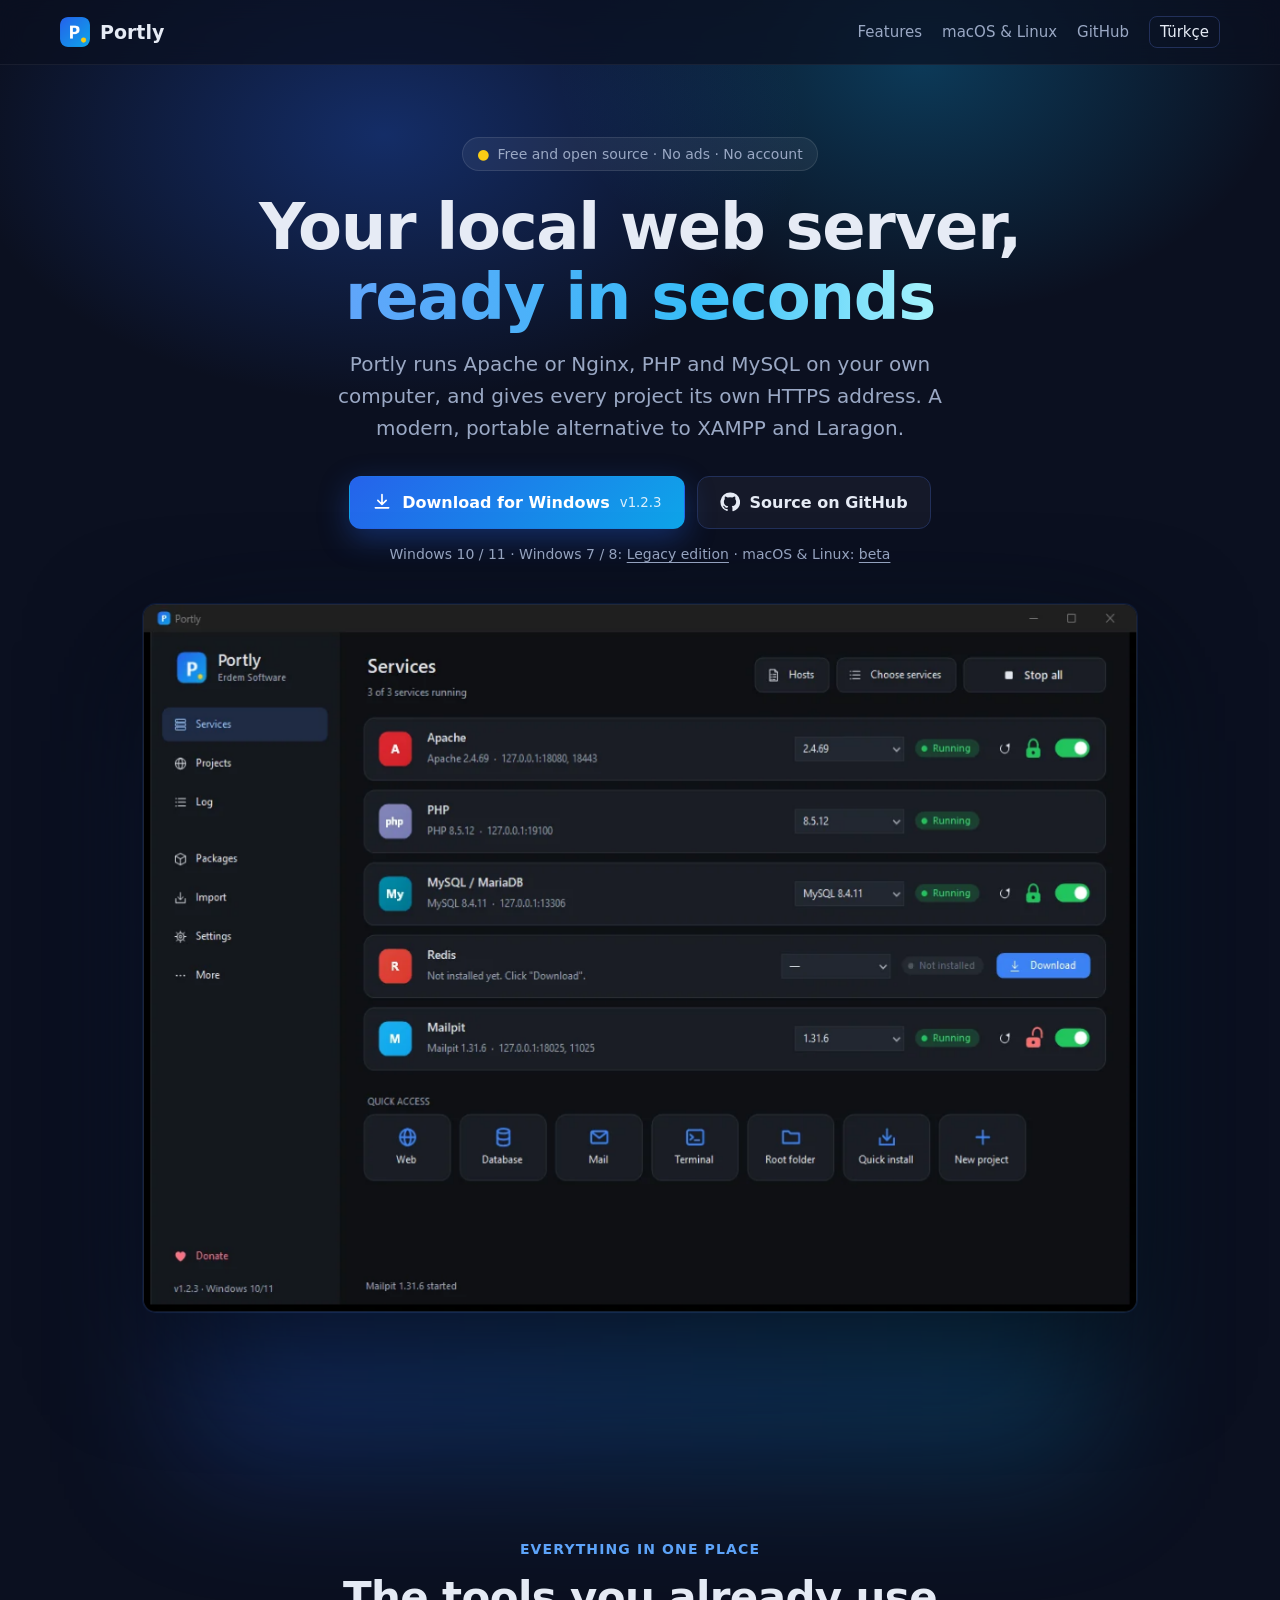
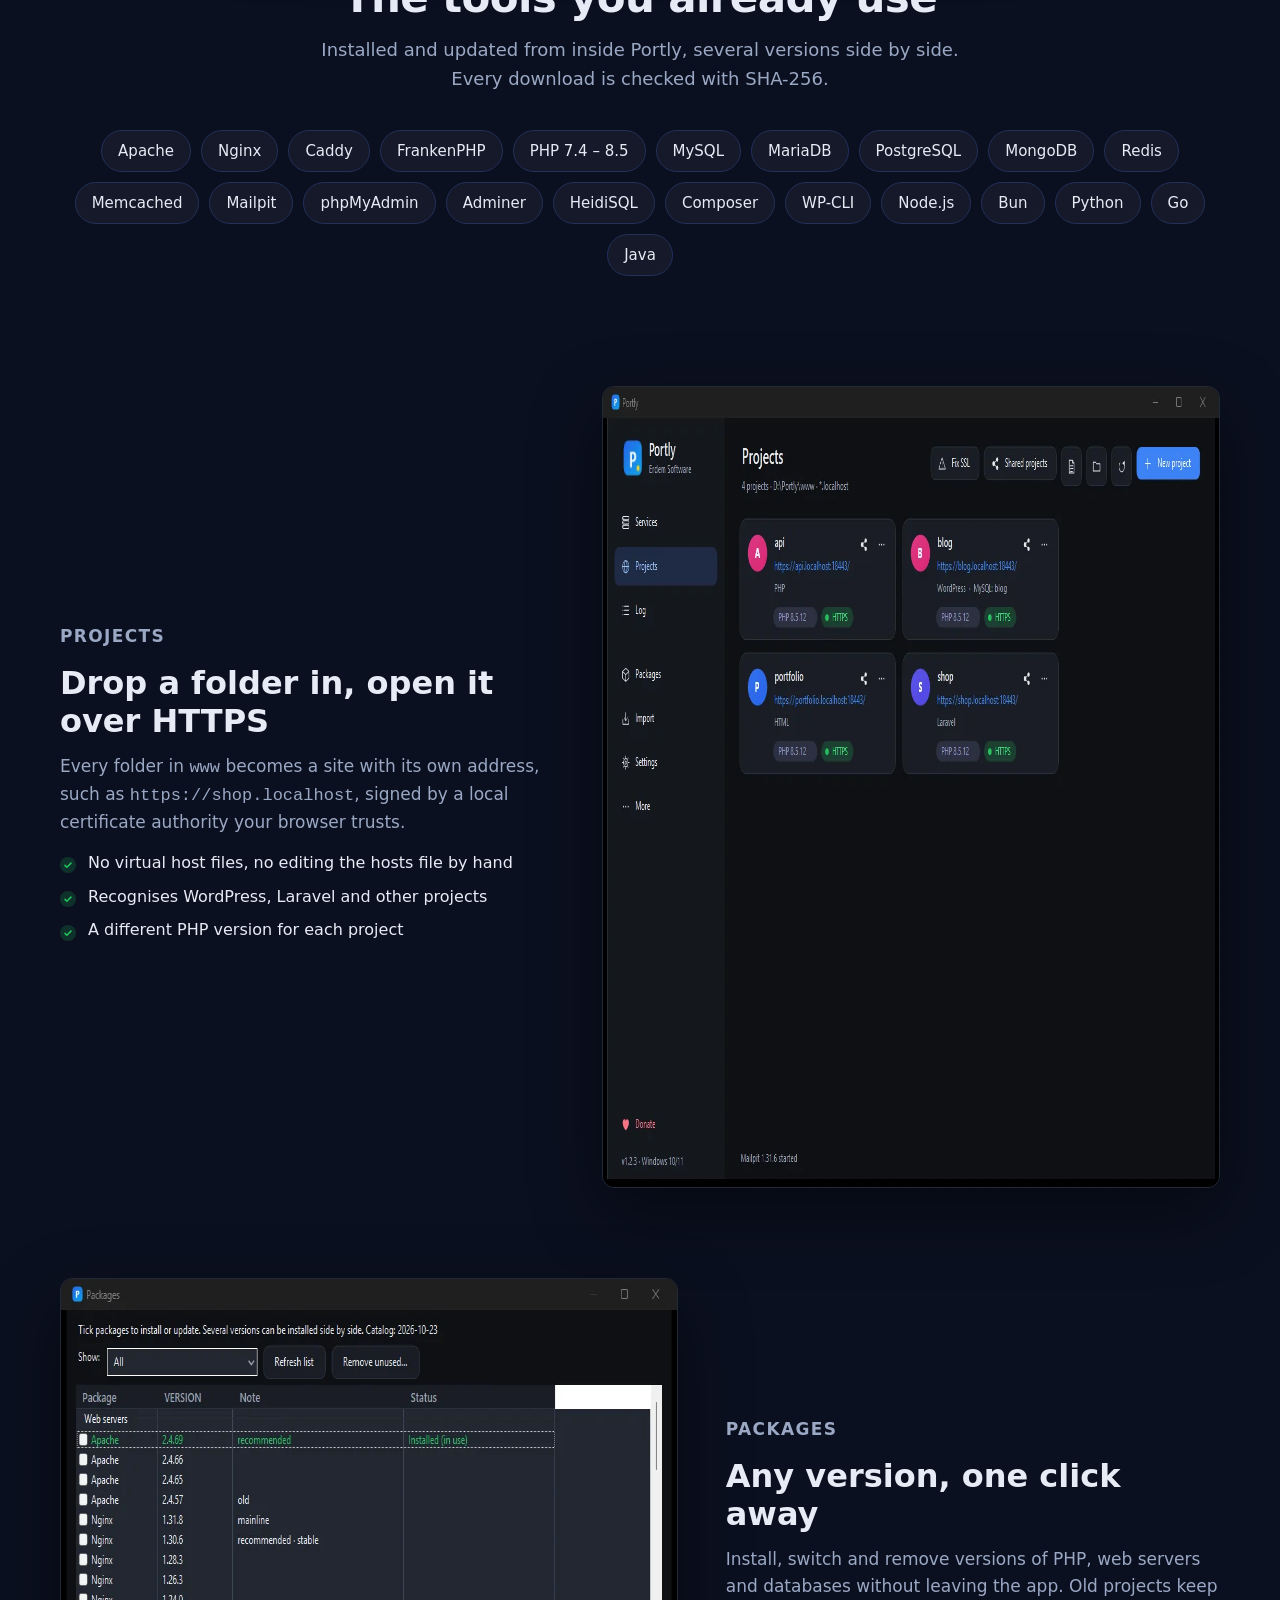
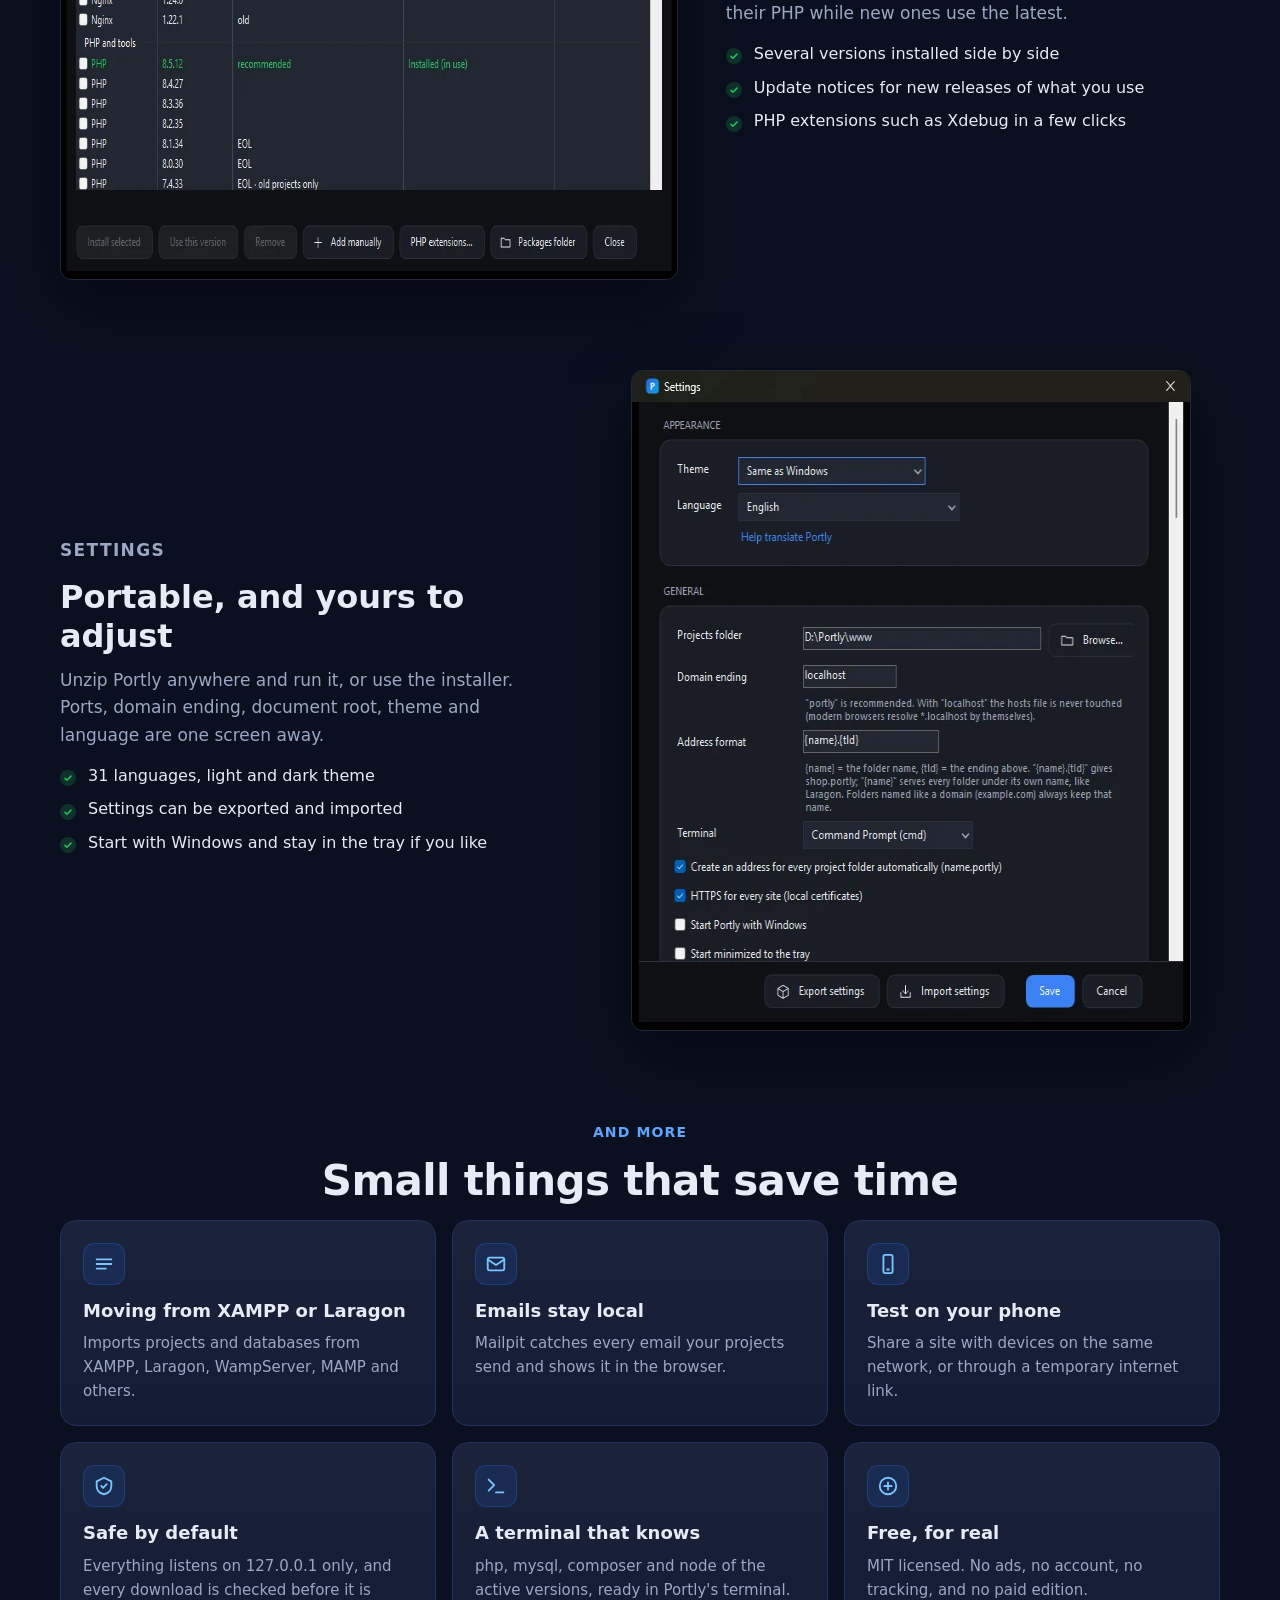
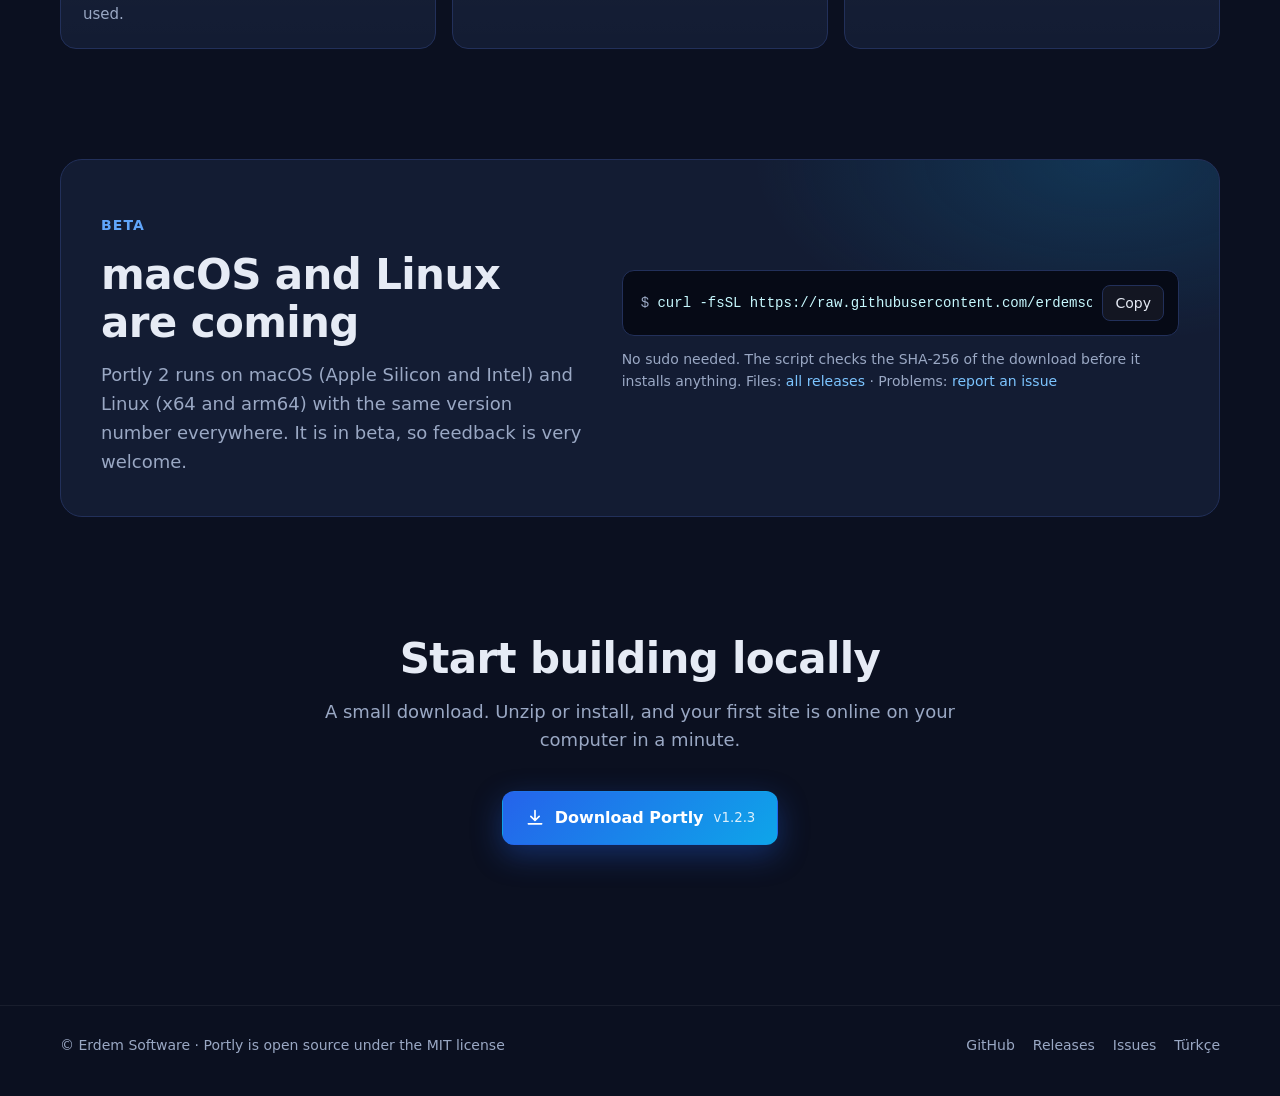
==== site/index.html @ 4249f79c "Website for portly.erdemsoftware.com: static English and Turkish page, no external requests; the app" ====
<!doctype html>
<html lang="en">
<head>
<meta charset="utf-8">
<meta name="viewport" content="width=device-width, initial-scale=1">
<title>Portly: free local web server for PHP, MySQL and HTTPS</title>
<meta name="description" content="Portly is a free, open-source and portable local development environment: Apache or Nginx, several PHP versions, MySQL, HTTPS for every project. A modern alternative to XAMPP and Laragon.">
<link rel="canonical" href="https://portly.erdemsoftware.com/">
<link rel="alternate" hreflang="en" href="https://portly.erdemsoftware.com/">
<link rel="alternate" hreflang="tr" href="https://portly.erdemsoftware.com/tr/">
<link rel="alternate" hreflang="x-default" href="https://portly.erdemsoftware.com/">
<meta property="og:type" content="website">
<meta property="og:title" content="Portly: free local web server for PHP, MySQL and HTTPS">
<meta property="og:description" content="Free, open-source and portable. Apache or Nginx, several PHP versions, MySQL and HTTPS for every project.">
<meta property="og:url" content="https://portly.erdemsoftware.com/">
<meta property="og:image" content="https://portly.erdemsoftware.com/assets/img/og.png">
<meta name="twitter:card" content="summary_large_image">
<meta name="theme-color" content="#0b1020">
<link rel="icon" type="image/png" href="favicon.png">
<link rel="apple-touch-icon" href="apple-touch-icon.png">
<link rel="stylesheet" href="assets/style.css">
<script type="application/ld+json">
{"@context":"https://schema.org","@type":"SoftwareApplication","name":"Portly","operatingSystem":"Windows 10, Windows 11, macOS, Linux","applicationCategory":"DeveloperApplication","offers":{"@type":"Offer","price":"0","priceCurrency":"USD"},"license":"https://github.com/erdemsoftware/portly/blob/main/LICENSE","url":"https://portly.erdemsoftware.com/","downloadUrl":"https://github.com/erdemsoftware/portly/releases/latest","author":{"@type":"Organization","name":"Erdem Software","url":"https://erdemsoftware.com/"}}
</script>
</head>
<body>

<header class="top">
  <div class="wrap">
    <a class="brand" href="./"><img src="assets/img/portly-192.png" alt="" width="30" height="30">Portly</a>
    <nav class="nav">
      <a class="hide-sm" href="#features">Features</a>
      <a class="hide-sm" href="#mac-linux">macOS &amp; Linux</a>
      <a class="hide-sm" href="https://github.com/erdemsoftware/portly">GitHub</a>
      <a class="lang" href="tr/" hreflang="tr" lang="tr">Türkçe</a>
    </nav>
  </div>
</header>

<main>
<section class="hero">
  <div class="wrap">
    <span class="badge"><b>●</b> Free and open source · No ads · No account</span>
    <h1>Your local web server, <span class="grad">ready in seconds</span></h1>
    <p class="lead">Portly runs Apache or Nginx, PHP and MySQL on your own computer, and gives every project its own HTTPS address. A modern, portable alternative to XAMPP and Laragon.</p>
    <div class="cta">
      <a class="btn btn-primary" data-download href="https://github.com/erdemsoftware/portly/releases/latest">
        <svg viewBox="0 0 24 24" fill="none" stroke="currentColor" stroke-width="2" stroke-linecap="round" stroke-linejoin="round" aria-hidden="true"><path d="M12 3v12m0 0l-5-5m5 5l5-5M4 19h16"/></svg>
        Download for Windows <small>v<span data-version>1.2.3</span></small>
      </a>
      <a class="btn btn-ghost" href="https://github.com/erdemsoftware/portly">
        <svg viewBox="0 0 24 24" fill="currentColor" aria-hidden="true"><path d="M12 .5a11.5 11.5 0 0 0-3.64 22.41c.58.1.79-.25.79-.56v-2c-3.2.7-3.88-1.37-3.88-1.37-.52-1.33-1.28-1.69-1.28-1.69-1.04-.71.08-.7.08-.7 1.15.08 1.76 1.19 1.76 1.19 1.03 1.76 2.69 1.25 3.35.96.1-.75.4-1.25.73-1.54-2.55-.29-5.24-1.28-5.24-5.69 0-1.26.45-2.29 1.19-3.09-.12-.29-.52-1.46.11-3.05 0 0 .97-.31 3.17 1.18a11 11 0 0 1 5.77 0c2.2-1.49 3.17-1.18 3.17-1.18.63 1.59.23 2.76.11 3.05.74.8 1.19 1.83 1.19 3.09 0 4.42-2.7 5.4-5.26 5.68.41.36.78 1.06.78 2.14v3.17c0 .31.21.67.8.56A11.5 11.5 0 0 0 12 .5z"/></svg>
        Source on GitHub
      </a>
    </div>
    <p class="meta">Windows 10 / 11 · Windows 7 / 8: <a href="https://github.com/erdemsoftware/portly/releases/latest">Legacy edition</a> · macOS &amp; Linux: <a href="#mac-linux">beta</a></p>
  </div>
  <div class="stage">
    <div class="glow"><img class="shot" src="assets/img/1-services.webp" width="1180" height="800" alt="Portly: Apache, PHP, MySQL and Mailpit running"></div>
  </div>
</section>

<section>
  <div class="wrap center">
    <p class="kicker">Everything in one place</p>
    <h2>The tools you already use</h2>
    <p class="sub">Installed and updated from inside Portly, several versions side by side. Every download is checked with SHA-256.</p>
    <div class="chips reveal">
      <span class="chip">Apache</span><span class="chip">Nginx</span><span class="chip">Caddy</span><span class="chip">FrankenPHP</span>
      <span class="chip">PHP 7.4 – 8.5</span><span class="chip">MySQL</span><span class="chip">MariaDB</span><span class="chip">PostgreSQL</span>
      <span class="chip">MongoDB</span><span class="chip">Redis</span><span class="chip">Memcached</span><span class="chip">Mailpit</span>
      <span class="chip">phpMyAdmin</span><span class="chip">Adminer</span><span class="chip">HeidiSQL</span><span class="chip">Composer</span>
      <span class="chip">WP-CLI</span><span class="chip">Node.js</span><span class="chip">Bun</span><span class="chip">Python</span><span class="chip">Go</span><span class="chip">Java</span>
    </div>
  </div>
</section>

<section id="features">
  <div class="wrap">
    <div class="row reveal">
      <div class="text">
        <p class="kicker">Projects</p>
        <h3>Drop a folder in, open it over HTTPS</h3>
        <p>Every folder in <code>www</code> becomes a site with its own address, such as <code>https://shop.localhost</code>, signed by a local certificate authority your browser trusts.</p>
        <ul>
          <li>No virtual host files, no editing the hosts file by hand</li>
          <li>Recognises WordPress, Laravel and other projects</li>
          <li>A different PHP version for each project</li>
        </ul>
      </div>
      <div class="frame"><img src="assets/img/2-projects.webp" width="1180" height="800" alt="Projects page with four sites and HTTPS" loading="lazy"></div>
    </div>

    <div class="row flip reveal">
      <div class="text">
        <p class="kicker">Packages</p>
        <h3>Any version, one click away</h3>
        <p>Install, switch and remove versions of PHP, web servers and databases without leaving the app. Old projects keep their PHP while new ones use the latest.</p>
        <ul>
          <li>Several versions installed side by side</li>
          <li>Update notices for new releases of what you use</li>
          <li>PHP extensions such as Xdebug in a few clicks</li>
        </ul>
      </div>
      <div class="frame"><img src="assets/img/3-packages.webp" width="900" height="600" alt="Packages window with web server and PHP versions" loading="lazy"></div>
    </div>

    <div class="row reveal">
      <div class="text">
        <p class="kicker">Settings</p>
        <h3>Portable, and yours to adjust</h3>
        <p>Unzip Portly anywhere and run it, or use the installer. Ports, domain ending, document root, theme and language are one screen away.</p>
        <ul>
          <li>31 languages, light and dark theme</li>
          <li>Settings can be exported and imported</li>
          <li>Start with Windows and stay in the tray if you like</li>
        </ul>
      </div>
      <div class="frame small"><img src="assets/img/4-settings.webp" width="656" height="659" alt="Settings window" loading="lazy"></div>
    </div>

    <div class="center">
      <p class="kicker">And more</p>
      <h2>Small things that save time</h2>
    </div>
    <div class="grid">
      <div class="card reveal">
        <div class="icon"><svg viewBox="0 0 24 24" fill="none" stroke="currentColor" stroke-width="2" stroke-linecap="round" stroke-linejoin="round"><path d="M4 7h16M4 12h16M4 17h10"/></svg></div>
        <h3>Moving from XAMPP or Laragon</h3>
        <p>Imports projects and databases from XAMPP, Laragon, WampServer, MAMP and others.</p>
      </div>
      <div class="card reveal">
        <div class="icon"><svg viewBox="0 0 24 24" fill="none" stroke="currentColor" stroke-width="2" stroke-linecap="round" stroke-linejoin="round"><rect x="3" y="5" width="18" height="14" rx="2"/><path d="M3 7l9 6 9-6"/></svg></div>
        <h3>Emails stay local</h3>
        <p>Mailpit catches every email your projects send and shows it in the browser.</p>
      </div>
      <div class="card reveal">
        <div class="icon"><svg viewBox="0 0 24 24" fill="none" stroke="currentColor" stroke-width="2" stroke-linecap="round" stroke-linejoin="round"><rect x="7" y="2" width="10" height="20" rx="2"/><path d="M11 18h2"/></svg></div>
        <h3>Test on your phone</h3>
        <p>Share a site with devices on the same network, or through a temporary internet link.</p>
      </div>
      <div class="card reveal">
        <div class="icon"><svg viewBox="0 0 24 24" fill="none" stroke="currentColor" stroke-width="2" stroke-linecap="round" stroke-linejoin="round"><path d="M12 3l8 4v5c0 5-3.5 8-8 9-4.5-1-8-4-8-9V7z"/><path d="M9 12l2 2 4-4"/></svg></div>
        <h3>Safe by default</h3>
        <p>Everything listens on 127.0.0.1 only, and every download is checked before it is used.</p>
      </div>
      <div class="card reveal">
        <div class="icon"><svg viewBox="0 0 24 24" fill="none" stroke="currentColor" stroke-width="2" stroke-linecap="round" stroke-linejoin="round"><path d="M4 17l6-6-6-6M12 19h8"/></svg></div>
        <h3>A terminal that knows</h3>
        <p>php, mysql, composer and node of the active versions, ready in Portly's terminal.</p>
      </div>
      <div class="card reveal">
        <div class="icon"><svg viewBox="0 0 24 24" fill="none" stroke="currentColor" stroke-width="2" stroke-linecap="round" stroke-linejoin="round"><circle cx="12" cy="12" r="9"/><path d="M8 12h8M12 8v8"/></svg></div>
        <h3>Free, for real</h3>
        <p>MIT licensed. No ads, no account, no tracking, and no paid edition.</p>
      </div>
    </div>
  </div>
</section>

<section id="mac-linux">
  <div class="wrap">
    <div class="beta reveal">
      <div>
        <p class="kicker">Beta</p>
        <h2>macOS and Linux are coming</h2>
        <p class="sub" style="margin-bottom:0">Portly 2 runs on macOS (Apple Silicon and Intel) and Linux (x64 and arm64) with the same version number everywhere. It is in beta, so feedback is very welcome.</p>
      </div>
      <div>
        <div class="cmd"><code id="install-cmd">curl -fsSL https://raw.githubusercontent.com/erdemsoftware/portly/main/tools/install.sh | sh</code><button class="copy" type="button" data-copy="#install-cmd" data-done="Copied">Copy</button></div>
        <p class="small-print">No sudo needed. The script checks the SHA-256 of the download before it installs anything. Files: <a href="https://github.com/erdemsoftware/portly/releases">all releases</a> · Problems: <a href="https://github.com/erdemsoftware/portly/issues">report an issue</a></p>
      </div>
    </div>
  </div>
</section>

<section class="final">
  <div class="wrap">
    <h2>Start building locally</h2>
    <p class="sub" style="margin-inline:auto">A small download. Unzip or install, and your first site is online on your computer in a minute.</p>
    <div class="cta">
      <a class="btn btn-primary" data-download href="https://github.com/erdemsoftware/portly/releases/latest">
        <svg viewBox="0 0 24 24" fill="none" stroke="currentColor" stroke-width="2" stroke-linecap="round" stroke-linejoin="round" aria-hidden="true"><path d="M12 3v12m0 0l-5-5m5 5l5-5M4 19h16"/></svg>
        Download Portly <small>v<span data-version>1.2.3</span></small>
      </a>
    </div>
  </div>
</section>
</main>

<footer>
  <div class="wrap">
    <span>© Erdem Software · Portly is open source under the MIT license</span>
    <nav>
      <a href="https://github.com/erdemsoftware/portly">GitHub</a>
      <a href="https://github.com/erdemsoftware/portly/releases">Releases</a>
      <a href="https://github.com/erdemsoftware/portly/issues">Issues</a>
      <a href="tr/" hreflang="tr" lang="tr">Türkçe</a>
    </nav>
  </div>
</footer>

<script src="assets/site.js" defer></script>
</body>
</html>
---- site/assets/style.css ----
/* Portly website: one static page per language, no external requests (no web fonts, no analytics). */
:root {
  --bg: #0b1020;
  --bg-2: #0f172a;
  --card: #131c33;
  --card-border: #22305a;
  --text: #e6ebf5;
  --muted: #9aa8c4;
  --blue: #2563eb;
  --sky: #0ea5e9;
  --yellow: #facc15;
  --green: #22c55e;
  --radius: 16px;
  --max: 1160px;
  color-scheme: dark;
}

* { box-sizing: border-box; }
html { scroll-behavior: smooth; }
body {
  margin: 0;
  background: var(--bg);
  color: var(--text);
  font: 16px/1.6 "Segoe UI", system-ui, -apple-system, "Helvetica Neue", Arial, sans-serif;
  -webkit-font-smoothing: antialiased;
  overflow-x: hidden;
}
img { max-width: 100%; display: block; }
a { color: #7cc4ff; text-decoration: none; }
a:hover { text-decoration: underline; }
code, pre { font-family: "Cascadia Code", Consolas, "SF Mono", Menlo, monospace; }

.wrap { width: min(var(--max), 100% - 32px); margin-inline: auto; }

/* ---------- top bar ---------- */
.top {
  position: sticky; top: 0; z-index: 20;
  backdrop-filter: blur(12px);
  background: rgb(11 16 32 / .72);
  border-bottom: 1px solid rgb(255 255 255 / .06);
}
.top .wrap { display: flex; align-items: center; gap: 24px; height: 64px; }
.brand { display: flex; align-items: center; gap: 10px; color: var(--text); font-weight: 700; font-size: 19px; }
.brand:hover { text-decoration: none; }
.brand img { width: 30px; height: 30px; border-radius: 8px; }
.nav { display: flex; gap: 20px; margin-left: auto; align-items: center; }
.nav a { color: var(--muted); font-size: 15px; }
.nav a:hover { color: var(--text); text-decoration: none; }
.nav .lang { border: 1px solid var(--card-border); border-radius: 8px; padding: 3px 10px; color: var(--text); }
@media (max-width: 720px) { .nav .hide-sm { display: none; } }

/* ---------- hero ---------- */
.hero { position: relative; padding: 72px 0 0; text-align: center; }
.hero::before {
  content: ""; position: absolute; inset: -200px 0 auto; height: 900px; z-index: -1;
  background:
    radial-gradient(600px 380px at 30% 30%, rgb(37 99 235 / .35), transparent 70%),
    radial-gradient(520px 360px at 72% 22%, rgb(14 165 233 / .28), transparent 70%);
}
.badge {
  display: inline-flex; align-items: center; gap: 8px;
  padding: 5px 14px; border-radius: 999px; font-size: 14px;
  background: rgb(255 255 255 / .06); border: 1px solid rgb(255 255 255 / .1); color: var(--muted);
}
.badge b { color: var(--yellow); font-weight: 600; }
h1 {
  margin: 22px auto 16px; max-width: 880px;
  font-size: clamp(36px, 6vw, 64px); line-height: 1.08; letter-spacing: -0.02em;
}
h1 .grad { background: linear-gradient(90deg, #60a5fa, #38bdf8 60%, #a5f3fc); -webkit-background-clip: text; background-clip: text; color: transparent; }
.lead { margin: 0 auto; max-width: 680px; color: var(--muted); font-size: clamp(17px, 2.2vw, 20px); }
.cta { display: flex; gap: 12px; justify-content: center; flex-wrap: wrap; margin: 32px 0 10px; }
.btn {
  display: inline-flex; align-items: center; gap: 10px;
  padding: 13px 22px; border-radius: 12px; font-weight: 600; font-size: 16px;
  border: 1px solid transparent; transition: transform .15s ease, box-shadow .15s ease, background .15s ease;
}
.btn:hover { text-decoration: none; transform: translateY(-1px); }
.btn svg { width: 20px; height: 20px; flex: none; }
.btn-primary { background: linear-gradient(135deg, var(--blue), var(--sky)); color: #fff; box-shadow: 0 10px 30px rgb(37 99 235 / .35); }
.btn-primary:hover { box-shadow: 0 14px 36px rgb(37 99 235 / .5); }
.btn-ghost { background: rgb(255 255 255 / .04); border-color: var(--card-border); color: var(--text); }
.btn-ghost:hover { background: rgb(255 255 255 / .08); }
.btn small { font-weight: 400; opacity: .85; }
.meta { color: var(--muted); font-size: 14px; }
.meta a { color: var(--muted); text-decoration: underline; text-underline-offset: 3px; }

/* the app window: tilted in 3D at first, flat and close once it is scrolled into view (--p goes 0 -> 1, see site.js) */
.stage { perspective: 1400px; margin: 48px auto 0; width: min(1080px, 100% - 32px); --p: 0; }
.shot {
  border-radius: 14px; overflow: hidden;
  border: 1px solid rgb(255 255 255 / .1);
  box-shadow: 0 40px 120px rgb(0 0 0 / .55), 0 0 0 1px rgb(37 99 235 / .15);
  transform-origin: 50% 0;
  transform:
    rotateX(calc((1 - var(--p)) * 28deg))
    scale(calc(.86 + var(--p) * .14))
    translateY(calc((1 - var(--p)) * -20px));
  will-change: transform;
}
.glow { position: relative; }
.glow::after {
  content: ""; position: absolute; inset: 10% 8% -6%; z-index: -1; filter: blur(70px);
  background: linear-gradient(90deg, rgb(37 99 235 / .55), rgb(14 165 233 / .45));
  opacity: calc(.35 + var(--p) * .4);
}

/* ---------- sections ---------- */
section { padding: 110px 0 0; }
.kicker { color: #60a5fa; font-weight: 600; font-size: 14px; letter-spacing: .08em; text-transform: uppercase; }
h2 { margin: 8px 0 14px; font-size: clamp(28px, 4vw, 42px); line-height: 1.15; letter-spacing: -0.015em; }
.sub { color: var(--muted); max-width: 680px; margin: 0 0 36px; font-size: 18px; }
.center { text-align: center; }
.center .sub { margin-inline: auto; }

.grid { display: grid; gap: 16px; grid-template-columns: repeat(3, minmax(0, 1fr)); }
@media (max-width: 900px) { .grid { grid-template-columns: repeat(2, minmax(0, 1fr)); } }
@media (max-width: 600px) { .grid { grid-template-columns: 1fr; } }
.card {
  background: linear-gradient(180deg, rgb(255 255 255 / .03), transparent), var(--card);
  border: 1px solid var(--card-border); border-radius: var(--radius); padding: 22px;
}
.card h3 { margin: 12px 0 6px; font-size: 18px; }
.card p { margin: 0; color: var(--muted); font-size: 15px; }
.icon {
  width: 42px; height: 42px; border-radius: 11px; display: grid; place-items: center;
  background: rgb(37 99 235 / .15); color: #7cc4ff; border: 1px solid rgb(37 99 235 / .3);
}
.icon svg { width: 22px; height: 22px; }

/* feature rows with a screenshot */
.row { display: grid; grid-template-columns: minmax(0, 1fr) minmax(0, 1.25fr); gap: 48px; align-items: center; margin-bottom: 90px; }
.row.flip { grid-template-columns: minmax(0, 1.25fr) minmax(0, 1fr); }
.row.flip .text { order: 2; }
.row .text h3 { font-size: clamp(24px, 3vw, 32px); margin: 6px 0 12px; line-height: 1.2; }
.row .text p { color: var(--muted); font-size: 17px; margin: 0 0 14px; }
.row ul { margin: 0; padding: 0; list-style: none; }
.row li { padding-left: 28px; position: relative; margin: 8px 0; }
.row li::before {
  content: ""; position: absolute; left: 0; top: .45em; width: 16px; height: 16px; border-radius: 50%;
  background: rgb(34 197 94 / .18) url("data:image/svg+xml,%3Csvg xmlns='http://www.w3.org/2000/svg' viewBox='0 0 16 16'%3E%3Cpath d='M4 8.5l2.5 2.5L12 5.5' fill='none' stroke='%2322c55e' stroke-width='2' stroke-linecap='round' stroke-linejoin='round'/%3E%3C/svg%3E") center/12px no-repeat;
}
.frame { border-radius: 12px; overflow: hidden; border: 1px solid rgb(255 255 255 / .1); box-shadow: 0 24px 70px rgb(0 0 0 / .45); }
.frame.small { max-width: 560px; margin-inline: auto; }
@media (max-width: 860px) {
  .row, .row.flip { grid-template-columns: minmax(0, 1fr); gap: 24px; }
  .row.flip .text { order: 0; }
}

/* stack chips */
.chips { display: flex; flex-wrap: wrap; gap: 10px; justify-content: center; }
.chip {
  padding: 8px 16px; border-radius: 999px; font-size: 15px;
  background: rgb(255 255 255 / .04); border: 1px solid var(--card-border); color: var(--text);
}

/* mac / linux */
.beta {
  display: grid; grid-template-columns: minmax(0, 1fr) minmax(0, 1.15fr); gap: 36px; align-items: center;
  background: radial-gradient(500px 260px at 90% 0%, rgb(14 165 233 / .18), transparent 70%), var(--card);
  border: 1px solid var(--card-border); border-radius: 22px; padding: 40px;
}
@media (max-width: 860px) { .beta { grid-template-columns: minmax(0, 1fr); padding: 26px; } }
.cmd {
  display: flex; align-items: center; gap: 10px;
  background: #060a16; border: 1px solid var(--card-border); border-radius: 12px; padding: 14px 14px 14px 18px;
}
.cmd code { flex: 1; min-width: 0; font-size: 14px; color: #c7f9ff; overflow-x: auto; white-space: nowrap; scrollbar-width: thin; }
.cmd code::before { content: "$ "; color: var(--muted); }
.copy {
  flex: none; border: 1px solid var(--card-border); background: rgb(255 255 255 / .05); color: var(--text);
  border-radius: 8px; padding: 6px 12px; font: inherit; font-size: 14px; cursor: pointer;
}
.copy:hover { background: rgb(255 255 255 / .1); }
.copy.done { color: var(--green); border-color: rgb(34 197 94 / .4); }
.small-print { color: var(--muted); font-size: 14px; margin-top: 12px; }

/* final call */
.final { text-align: center; padding-bottom: 40px; }
.final .cta { margin-top: 26px; }

footer { margin-top: 110px; border-top: 1px solid rgb(255 255 255 / .06); padding: 28px 0 40px; color: var(--muted); font-size: 14px; }
footer .wrap { display: flex; gap: 18px; flex-wrap: wrap; justify-content: space-between; align-items: center; }
footer nav { display: flex; gap: 18px; flex-wrap: wrap; }
footer a { color: var(--muted); }

/* reveal on scroll (only when JS runs; without JS everything is visible) */
.js .reveal { opacity: 0; transform: translateY(26px); transition: opacity .7s ease, transform .7s cubic-bezier(.2, .7, .2, 1); }
.js .reveal.in { opacity: 1; transform: none; }

@media (prefers-reduced-motion: reduce) {
  html { scroll-behavior: auto; }
  .stage { --p: 1 !important; }
  .js .reveal { opacity: 1; transform: none; transition: none; }
  .btn { transition: none; }
}
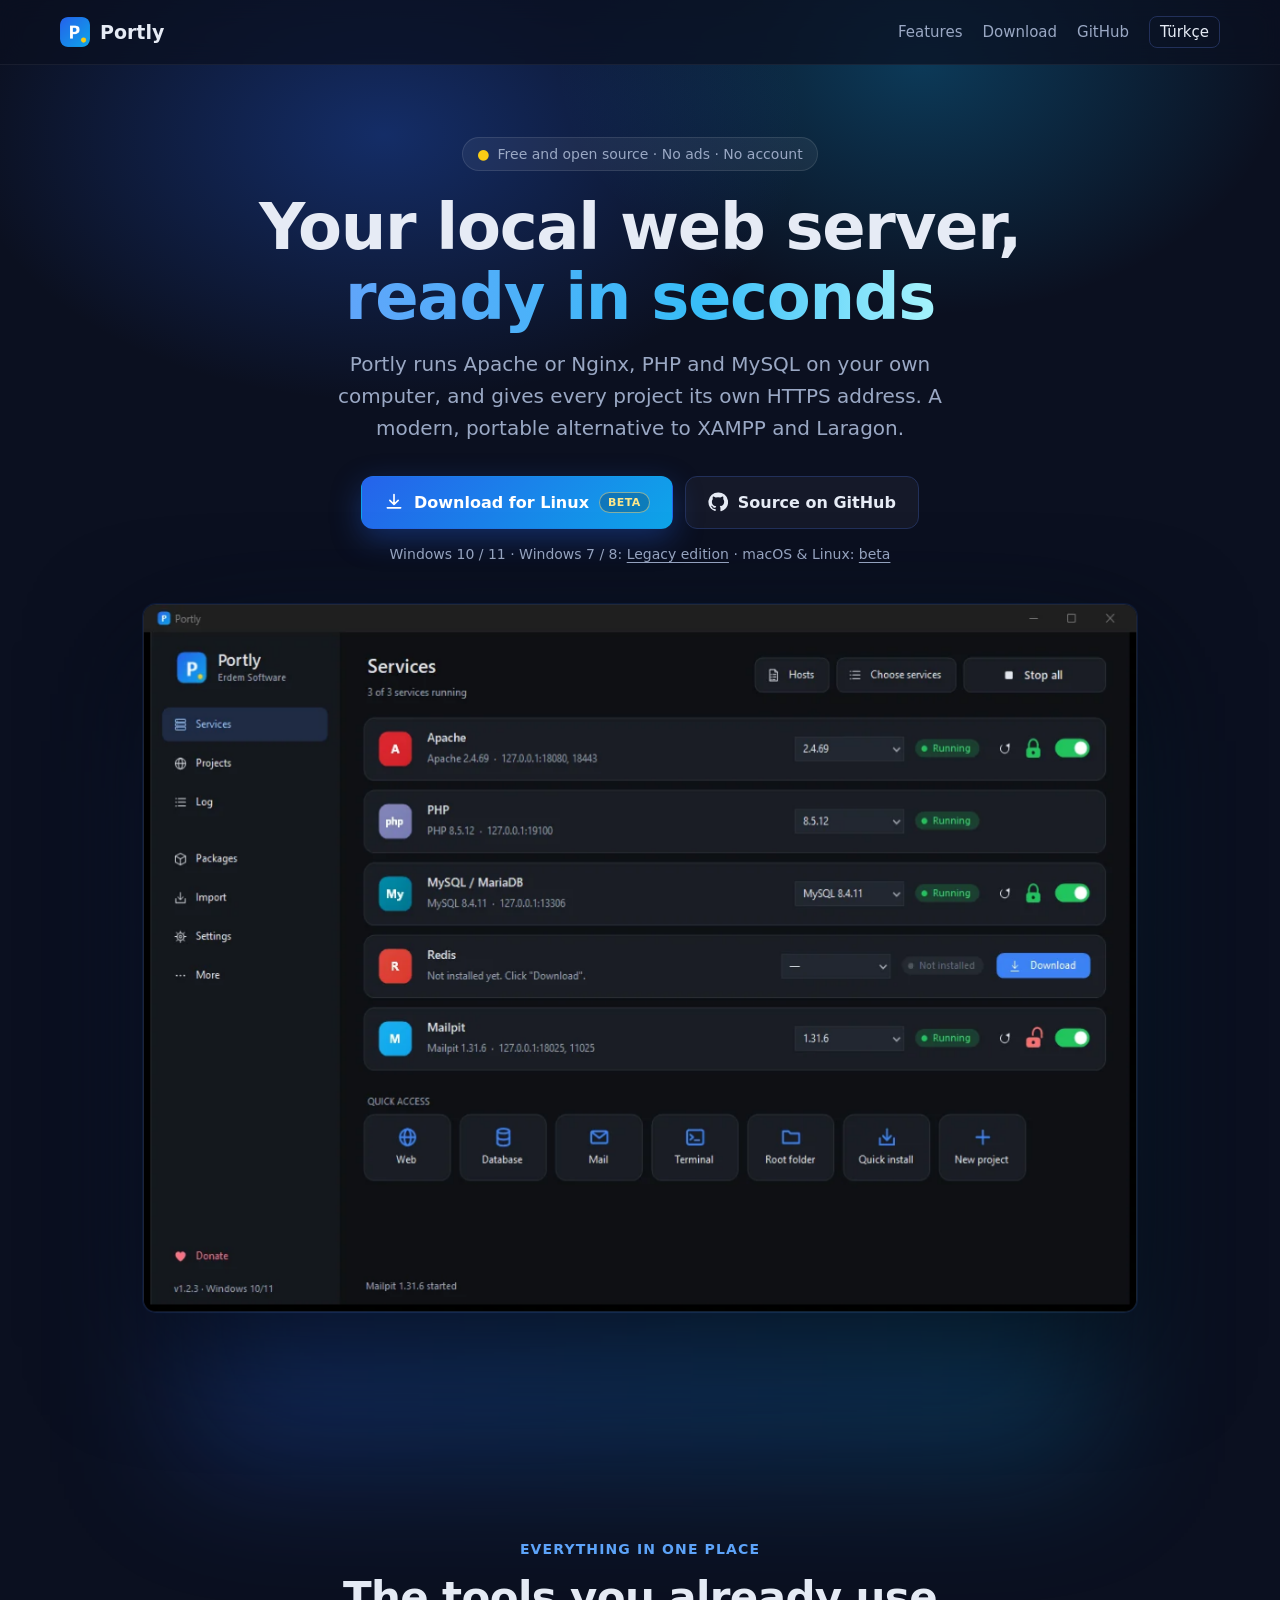
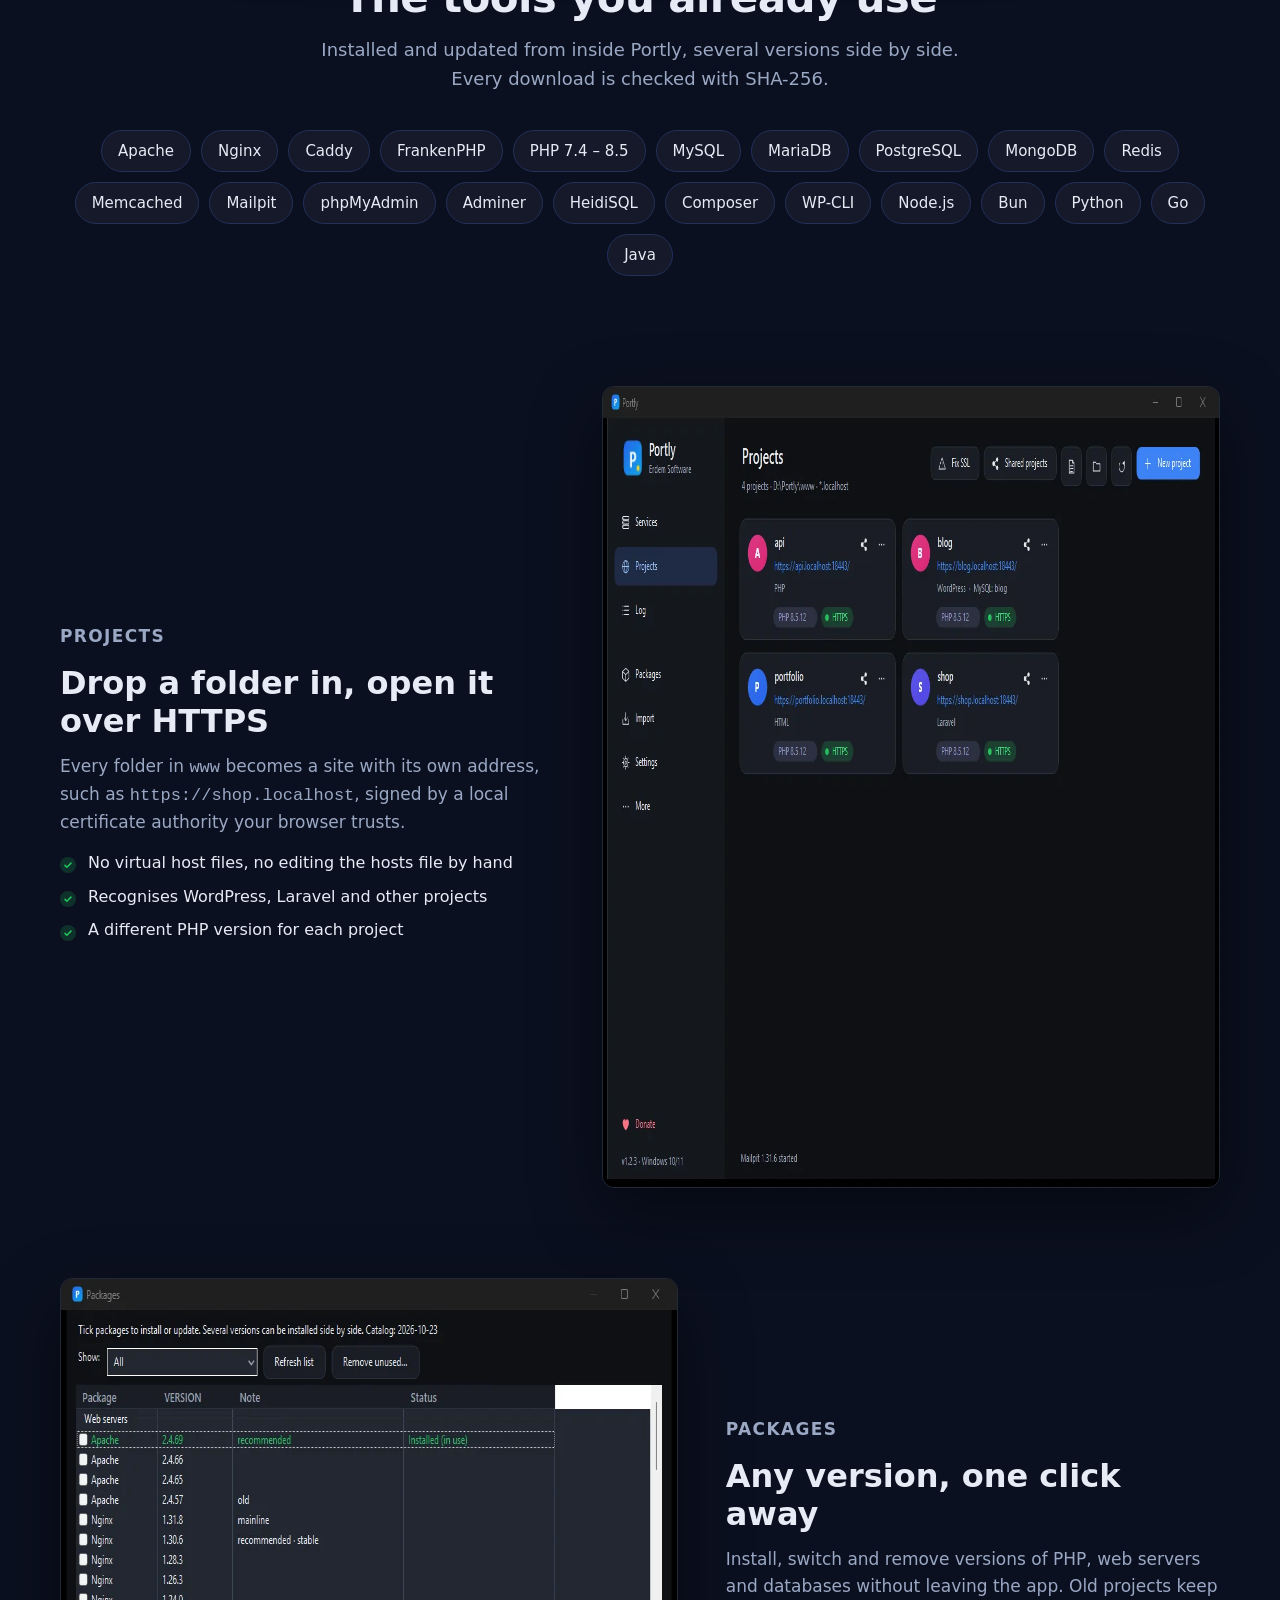
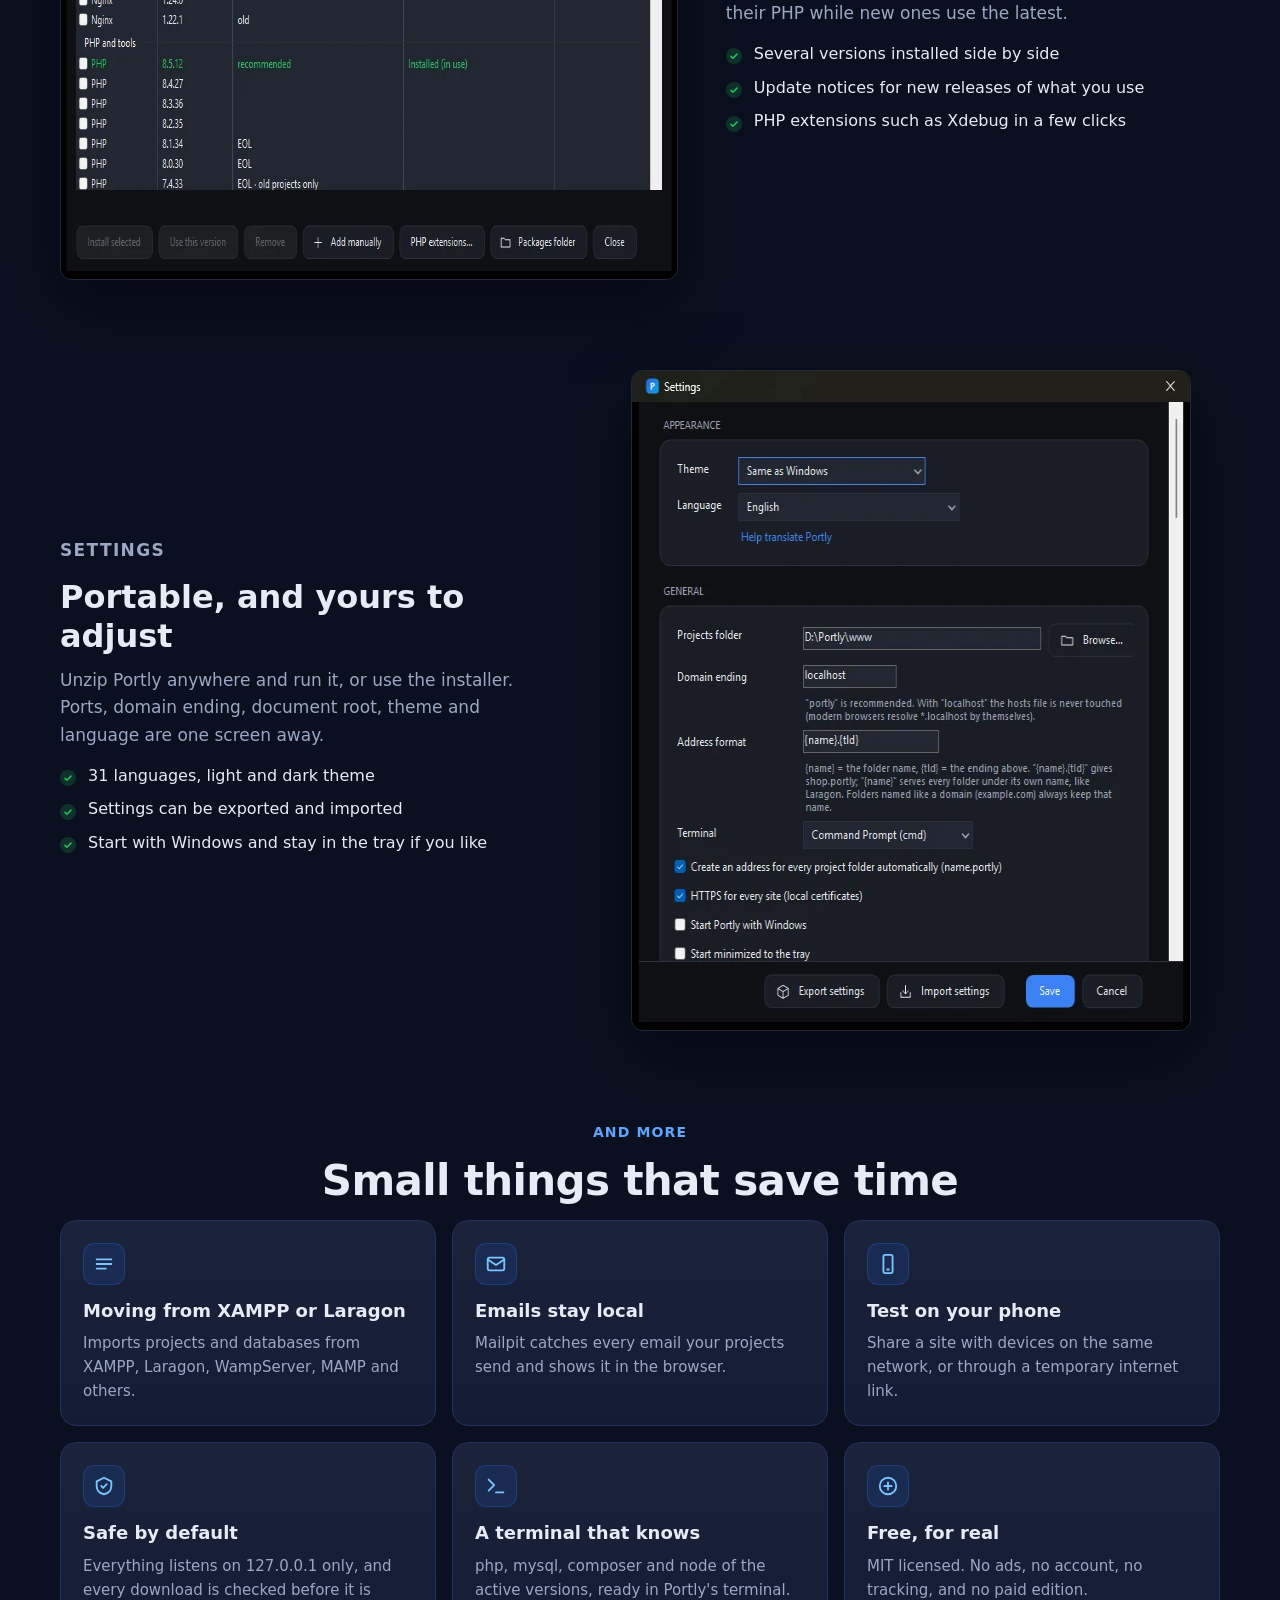
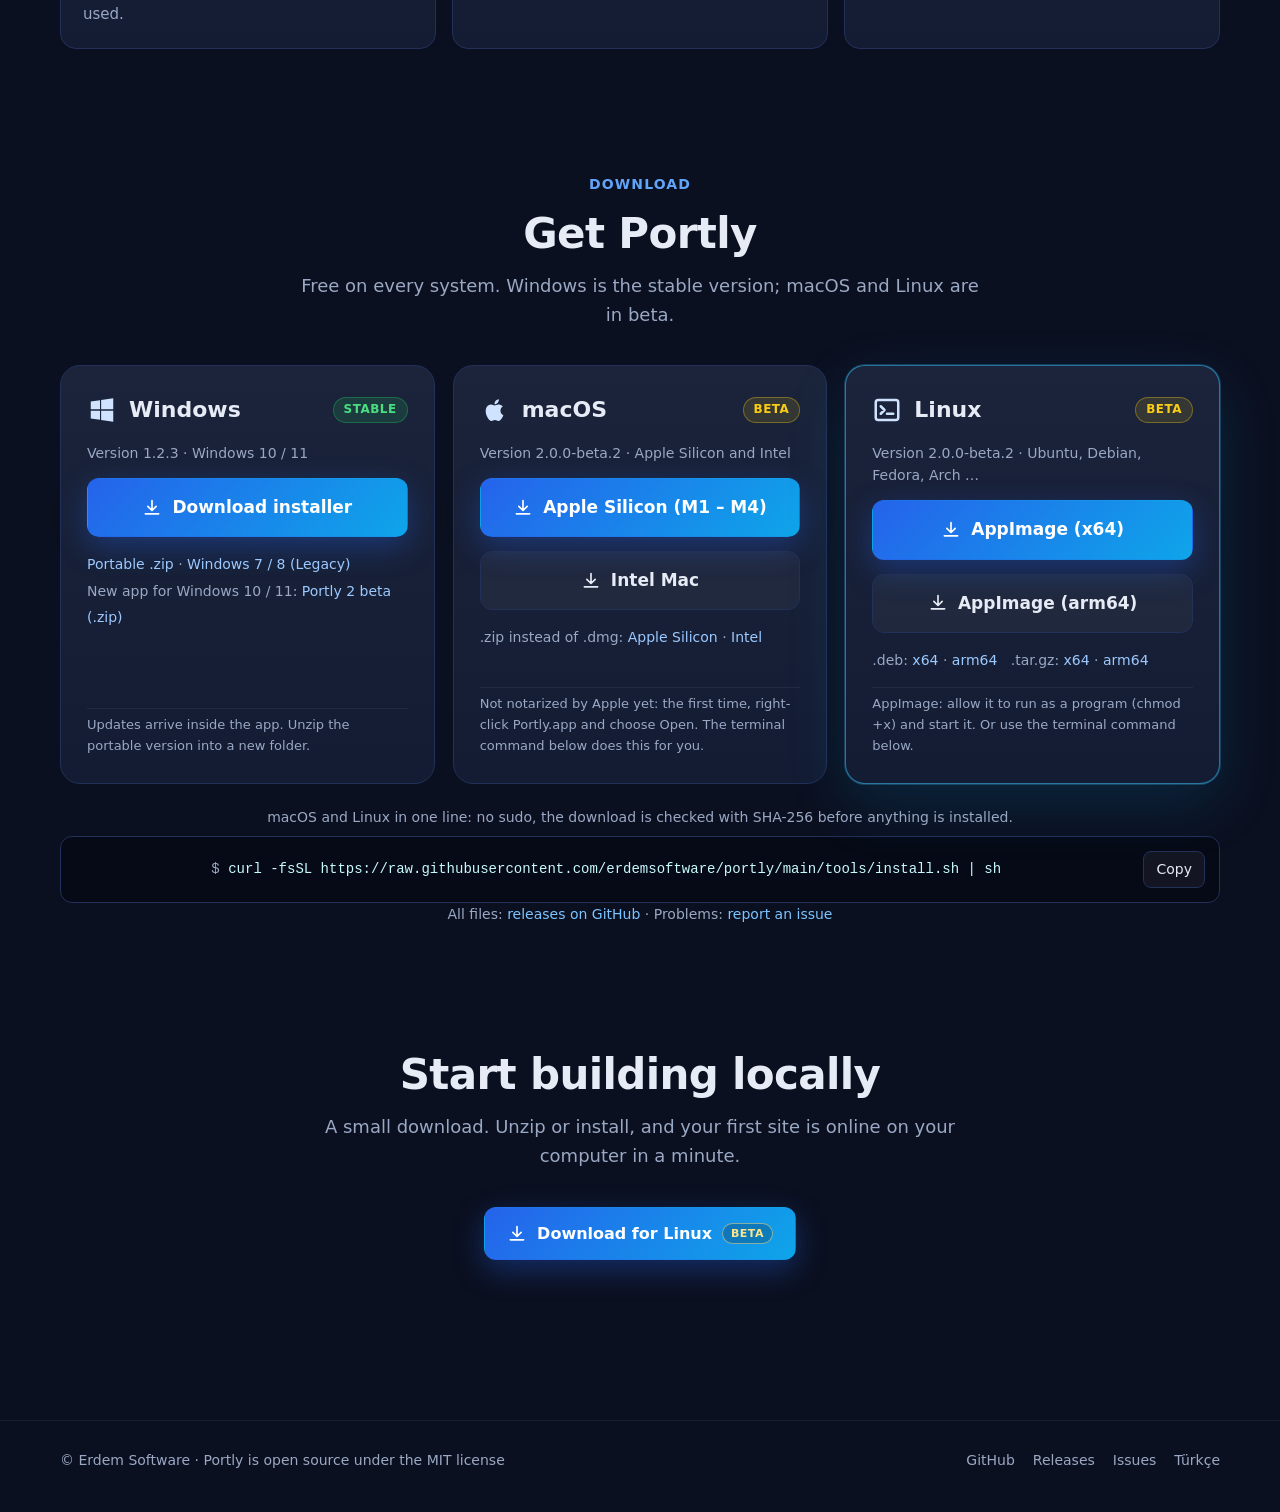
==== commit fc9be685: "Website: download section with Windows (stable) and macOS / Linux (beta) cards, hero button for the " ====
--- a/site/index.html
+++ b/site/index.html
@@ -1,5 +1,5 @@
 <!doctype html>
-<html lang="en">
+<html lang="en" data-root="1">
 <head>
 <meta charset="utf-8">
 <meta name="viewport" content="width=device-width, initial-scale=1">
@@ -10,15 +10,22 @@
 <link rel="alternate" hreflang="tr" href="https://portly.erdemsoftware.com/tr/">
 <link rel="alternate" hreflang="x-default" href="https://portly.erdemsoftware.com/">
 <meta property="og:type" content="website">
+<meta property="og:locale" content="en_US">
+<meta property="og:locale:alternate" content="tr_TR">
 <meta property="og:title" content="Portly: free local web server for PHP, MySQL and HTTPS">
 <meta property="og:description" content="Free, open-source and portable. Apache or Nginx, several PHP versions, MySQL and HTTPS for every project.">
 <meta property="og:url" content="https://portly.erdemsoftware.com/">
 <meta property="og:image" content="https://portly.erdemsoftware.com/assets/img/og.png">
+<meta property="og:image:width" content="1200">
+<meta property="og:image:height" content="630">
+<meta property="og:site_name" content="Portly">
 <meta name="twitter:card" content="summary_large_image">
+<meta name="robots" content="index, follow, max-image-preview:large">
 <meta name="theme-color" content="#0b1020">
 <link rel="icon" type="image/png" href="favicon.png">
 <link rel="apple-touch-icon" href="apple-touch-icon.png">
-<link rel="stylesheet" href="assets/style.css">
+<script src="assets/lang.js?v=3"></script>
+<link rel="stylesheet" href="assets/style.css?v=3">
 <script type="application/ld+json">
 {"@context":"https://schema.org","@type":"SoftwareApplication","name":"Portly","operatingSystem":"Windows 10, Windows 11, macOS, Linux","applicationCategory":"DeveloperApplication","offers":{"@type":"Offer","price":"0","priceCurrency":"USD"},"license":"https://github.com/erdemsoftware/portly/blob/main/LICENSE","url":"https://portly.erdemsoftware.com/","downloadUrl":"https://github.com/erdemsoftware/portly/releases/latest","author":{"@type":"Organization","name":"Erdem Software","url":"https://erdemsoftware.com/"}}
 </script>
@@ -30,9 +37,9 @@
     <a class="brand" href="./"><img src="assets/img/portly-192.png" alt="" width="30" height="30">Portly</a>
     <nav class="nav">
       <a class="hide-sm" href="#features">Features</a>
-      <a class="hide-sm" href="#mac-linux">macOS &amp; Linux</a>
+      <a class="hide-sm" href="#download">Download</a>
       <a class="hide-sm" href="https://github.com/erdemsoftware/portly">GitHub</a>
-      <a class="lang" href="tr/" hreflang="tr" lang="tr">Türkçe</a>
+      <a class="lang" href="tr/" hreflang="tr" data-setlang="tr" lang="tr">Türkçe</a>
     </nav>
   </div>
 </header>
@@ -44,16 +51,24 @@
     <h1>Your local web server, <span class="grad">ready in seconds</span></h1>
     <p class="lead">Portly runs Apache or Nginx, PHP and MySQL on your own computer, and gives every project its own HTTPS address. A modern, portable alternative to XAMPP and Laragon.</p>
     <div class="cta">
-      <a class="btn btn-primary" data-download href="https://github.com/erdemsoftware/portly/releases/latest">
+      <a class="btn btn-primary hero-dl for-windows" href="https://github.com/erdemsoftware/portly/releases/latest/download/Portly-win10-11-setup.exe">
         <svg viewBox="0 0 24 24" fill="none" stroke="currentColor" stroke-width="2" stroke-linecap="round" stroke-linejoin="round" aria-hidden="true"><path d="M12 3v12m0 0l-5-5m5 5l5-5M4 19h16"/></svg>
         Download for Windows <small>v<span data-version>1.2.3</span></small>
+      </a>
+      <a class="btn btn-primary hero-dl for-mac" href="#download">
+        <svg viewBox="0 0 24 24" fill="none" stroke="currentColor" stroke-width="2" stroke-linecap="round" stroke-linejoin="round" aria-hidden="true"><path d="M12 3v12m0 0l-5-5m5 5l5-5M4 19h16"/></svg>
+        Download for macOS <span class="tag beta">Beta</span>
+      </a>
+      <a class="btn btn-primary hero-dl for-linux" href="#download">
+        <svg viewBox="0 0 24 24" fill="none" stroke="currentColor" stroke-width="2" stroke-linecap="round" stroke-linejoin="round" aria-hidden="true"><path d="M12 3v12m0 0l-5-5m5 5l5-5M4 19h16"/></svg>
+        Download for Linux <span class="tag beta">Beta</span>
       </a>
       <a class="btn btn-ghost" href="https://github.com/erdemsoftware/portly">
         <svg viewBox="0 0 24 24" fill="currentColor" aria-hidden="true"><path d="M12 .5a11.5 11.5 0 0 0-3.64 22.41c.58.1.79-.25.79-.56v-2c-3.2.7-3.88-1.37-3.88-1.37-.52-1.33-1.28-1.69-1.28-1.69-1.04-.71.08-.7.08-.7 1.15.08 1.76 1.19 1.76 1.19 1.03 1.76 2.69 1.25 3.35.96.1-.75.4-1.25.73-1.54-2.55-.29-5.24-1.28-5.24-5.69 0-1.26.45-2.29 1.19-3.09-.12-.29-.52-1.46.11-3.05 0 0 .97-.31 3.17 1.18a11 11 0 0 1 5.77 0c2.2-1.49 3.17-1.18 3.17-1.18.63 1.59.23 2.76.11 3.05.74.8 1.19 1.83 1.19 3.09 0 4.42-2.7 5.4-5.26 5.68.41.36.78 1.06.78 2.14v3.17c0 .31.21.67.8.56A11.5 11.5 0 0 0 12 .5z"/></svg>
         Source on GitHub
       </a>
     </div>
-    <p class="meta">Windows 10 / 11 · Windows 7 / 8: <a href="https://github.com/erdemsoftware/portly/releases/latest">Legacy edition</a> · macOS &amp; Linux: <a href="#mac-linux">beta</a></p>
+    <p class="meta">Windows 10 / 11 · Windows 7 / 8: <a href="https://github.com/erdemsoftware/portly/releases/latest">Legacy edition</a> · macOS &amp; Linux: <a href="#download">beta</a></p>
   </div>
   <div class="stage">
     <div class="glow"><img class="shot" src="assets/img/1-services.webp" width="1180" height="800" alt="Portly: Apache, PHP, MySQL and Mailpit running"></div>
@@ -158,18 +173,40 @@
   </div>
 </section>
 
-<section id="mac-linux">
-  <div class="wrap">
-    <div class="beta reveal">
-      <div>
-        <p class="kicker">Beta</p>
-        <h2>macOS and Linux are coming</h2>
-        <p class="sub" style="margin-bottom:0">Portly 2 runs on macOS (Apple Silicon and Intel) and Linux (x64 and arm64) with the same version number everywhere. It is in beta, so feedback is very welcome.</p>
-      </div>
-      <div>
-        <div class="cmd"><code id="install-cmd">curl -fsSL https://raw.githubusercontent.com/erdemsoftware/portly/main/tools/install.sh | sh</code><button class="copy" type="button" data-copy="#install-cmd" data-done="Copied">Copy</button></div>
-        <p class="small-print">No sudo needed. The script checks the SHA-256 of the download before it installs anything. Files: <a href="https://github.com/erdemsoftware/portly/releases">all releases</a> · Problems: <a href="https://github.com/erdemsoftware/portly/issues">report an issue</a></p>
-      </div>
+<section id="download">
+  <div class="wrap center">
+    <p class="kicker">Download</p>
+    <h2>Get Portly</h2>
+    <p class="sub">Free on every system. Windows is the stable version; macOS and Linux are in beta.</p>
+    <div class="dl-grid">
+      <div class="dl reveal" data-os="windows">
+        <div class="dl-head"><svg viewBox="0 0 24 24" fill="currentColor" aria-hidden="true"><path d="M3 5.1l7.4-1v7.2H3zM11.3 4l9.7-1.4v8.7h-9.7zM3 12.6h7.4v7.2L3 18.8zM11.3 12.6H21v8.8l-9.7-1.4z"/></svg><h3>Windows</h3><span class="tag stable">Stable</span></div>
+        <p class="dl-ver">Version <span data-version>1.2.3</span> · Windows 10 / 11</p>
+        <a class="btn btn-primary" href="https://github.com/erdemsoftware/portly/releases/latest/download/Portly-win10-11-setup.exe"><svg viewBox="0 0 24 24" fill="none" stroke="currentColor" stroke-width="2" stroke-linecap="round" stroke-linejoin="round" aria-hidden="true"><path d="M12 3v12m0 0l-5-5m5 5l5-5M4 19h16"/></svg> Download installer</a>
+        <p class="dl-more"><a href="https://github.com/erdemsoftware/portly/releases/latest/download/Portly-win10-11.zip">Portable .zip</a> · <a href="https://github.com/erdemsoftware/portly/releases/latest/download/Portly-win7-8-setup.exe">Windows 7 / 8 (Legacy)</a><br>New app for Windows 10 / 11: <a data-file="Portly-windows-x64.zip" href="https://github.com/erdemsoftware/portly/releases/download/v2.0.0-beta.2/Portly-windows-x64.zip">Portly 2 beta (.zip)</a></p>
+        <p class="dl-note">Updates arrive inside the app. Unzip the portable version into a new folder.</p>
+      </div>
+      <div class="dl reveal" data-os="mac">
+        <div class="dl-head"><svg viewBox="0 0 24 24" fill="currentColor" aria-hidden="true"><path d="M16.37 12.6c-.02-2.2 1.8-3.26 1.88-3.31-1.03-1.5-2.62-1.7-3.18-1.73-1.35-.14-2.64.8-3.33.8-.69 0-1.74-.78-2.86-.76-1.47.02-2.83.86-3.59 2.18-1.53 2.66-.39 6.6 1.1 8.76.73 1.06 1.6 2.24 2.73 2.2 1.1-.04 1.51-.71 2.84-.71 1.32 0 1.7.71 2.86.69 1.18-.02 1.93-1.07 2.65-2.13.83-1.22 1.18-2.41 1.2-2.47-.03-.01-2.29-.88-2.3-3.52zM14.2 6.13c.6-.74 1.01-1.75.9-2.77-.87.04-1.93.58-2.55 1.31-.56.64-1.05 1.68-.92 2.67.97.08 1.97-.49 2.57-1.21z"/></svg><h3>macOS</h3><span class="tag beta">Beta</span></div>
+        <p class="dl-ver">Version <span data-beta-version>2.0.0-beta.2</span> · Apple Silicon and Intel</p>
+        <a class="btn btn-primary" data-file="Portly-macos-arm64.dmg" href="https://github.com/erdemsoftware/portly/releases/download/v2.0.0-beta.2/Portly-macos-arm64.dmg"><svg viewBox="0 0 24 24" fill="none" stroke="currentColor" stroke-width="2" stroke-linecap="round" stroke-linejoin="round" aria-hidden="true"><path d="M12 3v12m0 0l-5-5m5 5l5-5M4 19h16"/></svg> Apple Silicon (M1 – M4)</a>
+        <a class="btn btn-ghost" data-file="Portly-macos-x64.dmg" href="https://github.com/erdemsoftware/portly/releases/download/v2.0.0-beta.2/Portly-macos-x64.dmg"><svg viewBox="0 0 24 24" fill="none" stroke="currentColor" stroke-width="2" stroke-linecap="round" stroke-linejoin="round" aria-hidden="true"><path d="M12 3v12m0 0l-5-5m5 5l5-5M4 19h16"/></svg> Intel Mac</a>
+        <p class="dl-more">.zip instead of .dmg: <a data-file="Portly-macos-arm64.zip" href="https://github.com/erdemsoftware/portly/releases/download/v2.0.0-beta.2/Portly-macos-arm64.zip">Apple Silicon</a> · <a data-file="Portly-macos-x64.zip" href="https://github.com/erdemsoftware/portly/releases/download/v2.0.0-beta.2/Portly-macos-x64.zip">Intel</a></p>
+        <p class="dl-note">Not notarized by Apple yet: the first time, right-click Portly.app and choose Open. The terminal command below does this for you.</p>
+      </div>
+      <div class="dl reveal" data-os="linux">
+        <div class="dl-head"><svg viewBox="0 0 24 24" fill="none" stroke="currentColor" stroke-width="2" stroke-linecap="round" stroke-linejoin="round" aria-hidden="true"><rect x="3" y="4" width="18" height="16" rx="2"/><path d="M7 9l3 3-3 3M12 15h5"/></svg><h3>Linux</h3><span class="tag beta">Beta</span></div>
+        <p class="dl-ver">Version <span data-beta-version>2.0.0-beta.2</span> · Ubuntu, Debian, Fedora, Arch …</p>
+        <a class="btn btn-primary" data-file="Portly-linux-x64.AppImage" href="https://github.com/erdemsoftware/portly/releases/download/v2.0.0-beta.2/Portly-linux-x64.AppImage"><svg viewBox="0 0 24 24" fill="none" stroke="currentColor" stroke-width="2" stroke-linecap="round" stroke-linejoin="round" aria-hidden="true"><path d="M12 3v12m0 0l-5-5m5 5l5-5M4 19h16"/></svg> AppImage (x64)</a>
+        <a class="btn btn-ghost" data-file="Portly-linux-arm64.AppImage" href="https://github.com/erdemsoftware/portly/releases/download/v2.0.0-beta.2/Portly-linux-arm64.AppImage"><svg viewBox="0 0 24 24" fill="none" stroke="currentColor" stroke-width="2" stroke-linecap="round" stroke-linejoin="round" aria-hidden="true"><path d="M12 3v12m0 0l-5-5m5 5l5-5M4 19h16"/></svg> AppImage (arm64)</a>
+        <p class="dl-more">.deb: <a data-file="Portly-linux-x64.deb" href="https://github.com/erdemsoftware/portly/releases/download/v2.0.0-beta.2/Portly-linux-x64.deb">x64</a> · <a data-file="Portly-linux-arm64.deb" href="https://github.com/erdemsoftware/portly/releases/download/v2.0.0-beta.2/Portly-linux-arm64.deb">arm64</a> &nbsp; .tar.gz: <a data-file="Portly-linux-x64.tar.gz" href="https://github.com/erdemsoftware/portly/releases/download/v2.0.0-beta.2/Portly-linux-x64.tar.gz">x64</a> · <a data-file="Portly-linux-arm64.tar.gz" href="https://github.com/erdemsoftware/portly/releases/download/v2.0.0-beta.2/Portly-linux-arm64.tar.gz">arm64</a></p>
+        <p class="dl-note">AppImage: allow it to run as a program (chmod +x) and start it. Or use the terminal command below.</p>
+      </div>
+    </div>
+    <div class="dl-cmd reveal">
+      <p>macOS and Linux in one line: no sudo, the download is checked with SHA-256 before anything is installed.</p>
+      <div class="cmd"><code id="install-cmd">curl -fsSL https://raw.githubusercontent.com/erdemsoftware/portly/main/tools/install.sh | sh</code><button class="copy" type="button" data-copy="#install-cmd" data-done="Copied">Copy</button></div>
+      <p class="small-print">All files: <a href="https://github.com/erdemsoftware/portly/releases">releases on GitHub</a> · Problems: <a href="https://github.com/erdemsoftware/portly/issues">report an issue</a></p>
     </div>
   </div>
 </section>
@@ -177,11 +214,19 @@
 <section class="final">
   <div class="wrap">
     <h2>Start building locally</h2>
-    <p class="sub" style="margin-inline:auto">A small download. Unzip or install, and your first site is online on your computer in a minute.</p>
+    <p class="sub mx-auto">A small download. Unzip or install, and your first site is online on your computer in a minute.</p>
     <div class="cta">
-      <a class="btn btn-primary" data-download href="https://github.com/erdemsoftware/portly/releases/latest">
-        <svg viewBox="0 0 24 24" fill="none" stroke="currentColor" stroke-width="2" stroke-linecap="round" stroke-linejoin="round" aria-hidden="true"><path d="M12 3v12m0 0l-5-5m5 5l5-5M4 19h16"/></svg>
-        Download Portly <small>v<span data-version>1.2.3</span></small>
+      <a class="btn btn-primary hero-dl for-windows" href="https://github.com/erdemsoftware/portly/releases/latest/download/Portly-win10-11-setup.exe">
+        <svg viewBox="0 0 24 24" fill="none" stroke="currentColor" stroke-width="2" stroke-linecap="round" stroke-linejoin="round" aria-hidden="true"><path d="M12 3v12m0 0l-5-5m5 5l5-5M4 19h16"/></svg>
+        Download for Windows <small>v<span data-version>1.2.3</span></small>
+      </a>
+      <a class="btn btn-primary hero-dl for-mac" href="#download">
+        <svg viewBox="0 0 24 24" fill="none" stroke="currentColor" stroke-width="2" stroke-linecap="round" stroke-linejoin="round" aria-hidden="true"><path d="M12 3v12m0 0l-5-5m5 5l5-5M4 19h16"/></svg>
+        Download for macOS <span class="tag beta">Beta</span>
+      </a>
+      <a class="btn btn-primary hero-dl for-linux" href="#download">
+        <svg viewBox="0 0 24 24" fill="none" stroke="currentColor" stroke-width="2" stroke-linecap="round" stroke-linejoin="round" aria-hidden="true"><path d="M12 3v12m0 0l-5-5m5 5l5-5M4 19h16"/></svg>
+        Download for Linux <span class="tag beta">Beta</span>
       </a>
     </div>
   </div>
@@ -195,11 +240,11 @@
       <a href="https://github.com/erdemsoftware/portly">GitHub</a>
       <a href="https://github.com/erdemsoftware/portly/releases">Releases</a>
       <a href="https://github.com/erdemsoftware/portly/issues">Issues</a>
-      <a href="tr/" hreflang="tr" lang="tr">Türkçe</a>
+      <a href="tr/" hreflang="tr" data-setlang="tr" lang="tr">Türkçe</a>
     </nav>
   </div>
 </footer>
 
-<script src="assets/site.js" defer></script>
+<script src="assets/site.js?v=3" defer></script>
 </body>
 </html>
--- a/site/assets/style.css
+++ b/site/assets/style.css
@@ -111,7 +111,8 @@
 h2 { margin: 8px 0 14px; font-size: clamp(28px, 4vw, 42px); line-height: 1.15; letter-spacing: -0.015em; }
 .sub { color: var(--muted); max-width: 680px; margin: 0 0 36px; font-size: 18px; }
 .center { text-align: center; }
-.center .sub { margin-inline: auto; }
+.center .sub, .sub.mx-auto { margin-inline: auto; }
+.sub.flush { margin-bottom: 0; }
 
 .grid { display: grid; gap: 16px; grid-template-columns: repeat(3, minmax(0, 1fr)); }
 @media (max-width: 900px) { .grid { grid-template-columns: repeat(2, minmax(0, 1fr)); } }
@@ -194,3 +195,39 @@
   .js .reveal { opacity: 1; transform: none; transition: none; }
   .btn { transition: none; }
 }
+
+/* ---------- downloads ---------- */
+/* the hero shows the button of the visitor's system (data-os is set by lang.js; without JS: Windows) */
+.hero-dl { display: none; }
+.hero-dl.for-windows { display: inline-flex; }
+html[data-os="mac"] .hero-dl.for-windows, html[data-os="linux"] .hero-dl.for-windows { display: none; }
+html[data-os="mac"] .hero-dl.for-mac, html[data-os="linux"] .hero-dl.for-linux { display: inline-flex; }
+
+.tag { display: inline-block; padding: 2px 10px; border-radius: 999px; font-size: 12px; font-weight: 700; letter-spacing: .04em; text-transform: uppercase; vertical-align: middle; }
+.tag.stable { background: rgb(34 197 94 / .15); color: #4ade80; border: 1px solid rgb(34 197 94 / .35); }
+.tag.beta { background: rgb(250 204 21 / .12); color: var(--yellow); border: 1px solid rgb(250 204 21 / .35); }
+.btn .tag { font-size: 11px; padding: 1px 8px; }
+.btn-primary .tag.beta { background: rgb(0 0 0 / .2); color: #fde68a; border-color: rgb(253 230 138 / .5); }
+
+.dl-grid { display: grid; grid-template-columns: repeat(3, minmax(0, 1fr)); gap: 18px; text-align: left; }
+@media (max-width: 960px) { .dl-grid { grid-template-columns: minmax(0, 1fr); max-width: 560px; margin-inline: auto; } }
+.dl {
+  display: flex; flex-direction: column; gap: 14px;
+  background: linear-gradient(180deg, rgb(255 255 255 / .035), transparent), var(--card);
+  border: 1px solid var(--card-border); border-radius: 20px; padding: 26px;
+}
+html[data-os="windows"] .dl[data-os="windows"], html[data-os="mac"] .dl[data-os="mac"], html[data-os="linux"] .dl[data-os="linux"] {
+  border-color: rgb(56 189 248 / .55); box-shadow: 0 0 0 1px rgb(56 189 248 / .25), 0 20px 60px rgb(14 165 233 / .15);
+}
+.dl-head { display: flex; align-items: center; gap: 12px; }
+.dl-head svg { width: 30px; height: 30px; flex: none; color: #cfe3ff; }
+.dl-head h3 { margin: 0; font-size: 22px; }
+.dl-head .tag { margin-left: auto; }
+.dl-ver { margin: 0; color: var(--muted); font-size: 14px; }
+.dl .btn { justify-content: center; width: 100%; padding: 15px 18px; font-size: 17px; }
+.dl .btn small { font-size: 13px; }
+.dl-more { margin: 0; color: var(--muted); font-size: 14px; line-height: 1.9; }
+.dl-more a { color: #9cc9ff; }
+.dl-note { margin: auto 0 0; padding-top: 6px; color: var(--muted); font-size: 13px; border-top: 1px solid rgb(255 255 255 / .06); }
+.dl-cmd { margin-top: 22px; }
+.dl-cmd p { color: var(--muted); font-size: 14px; margin: 0 0 8px; }
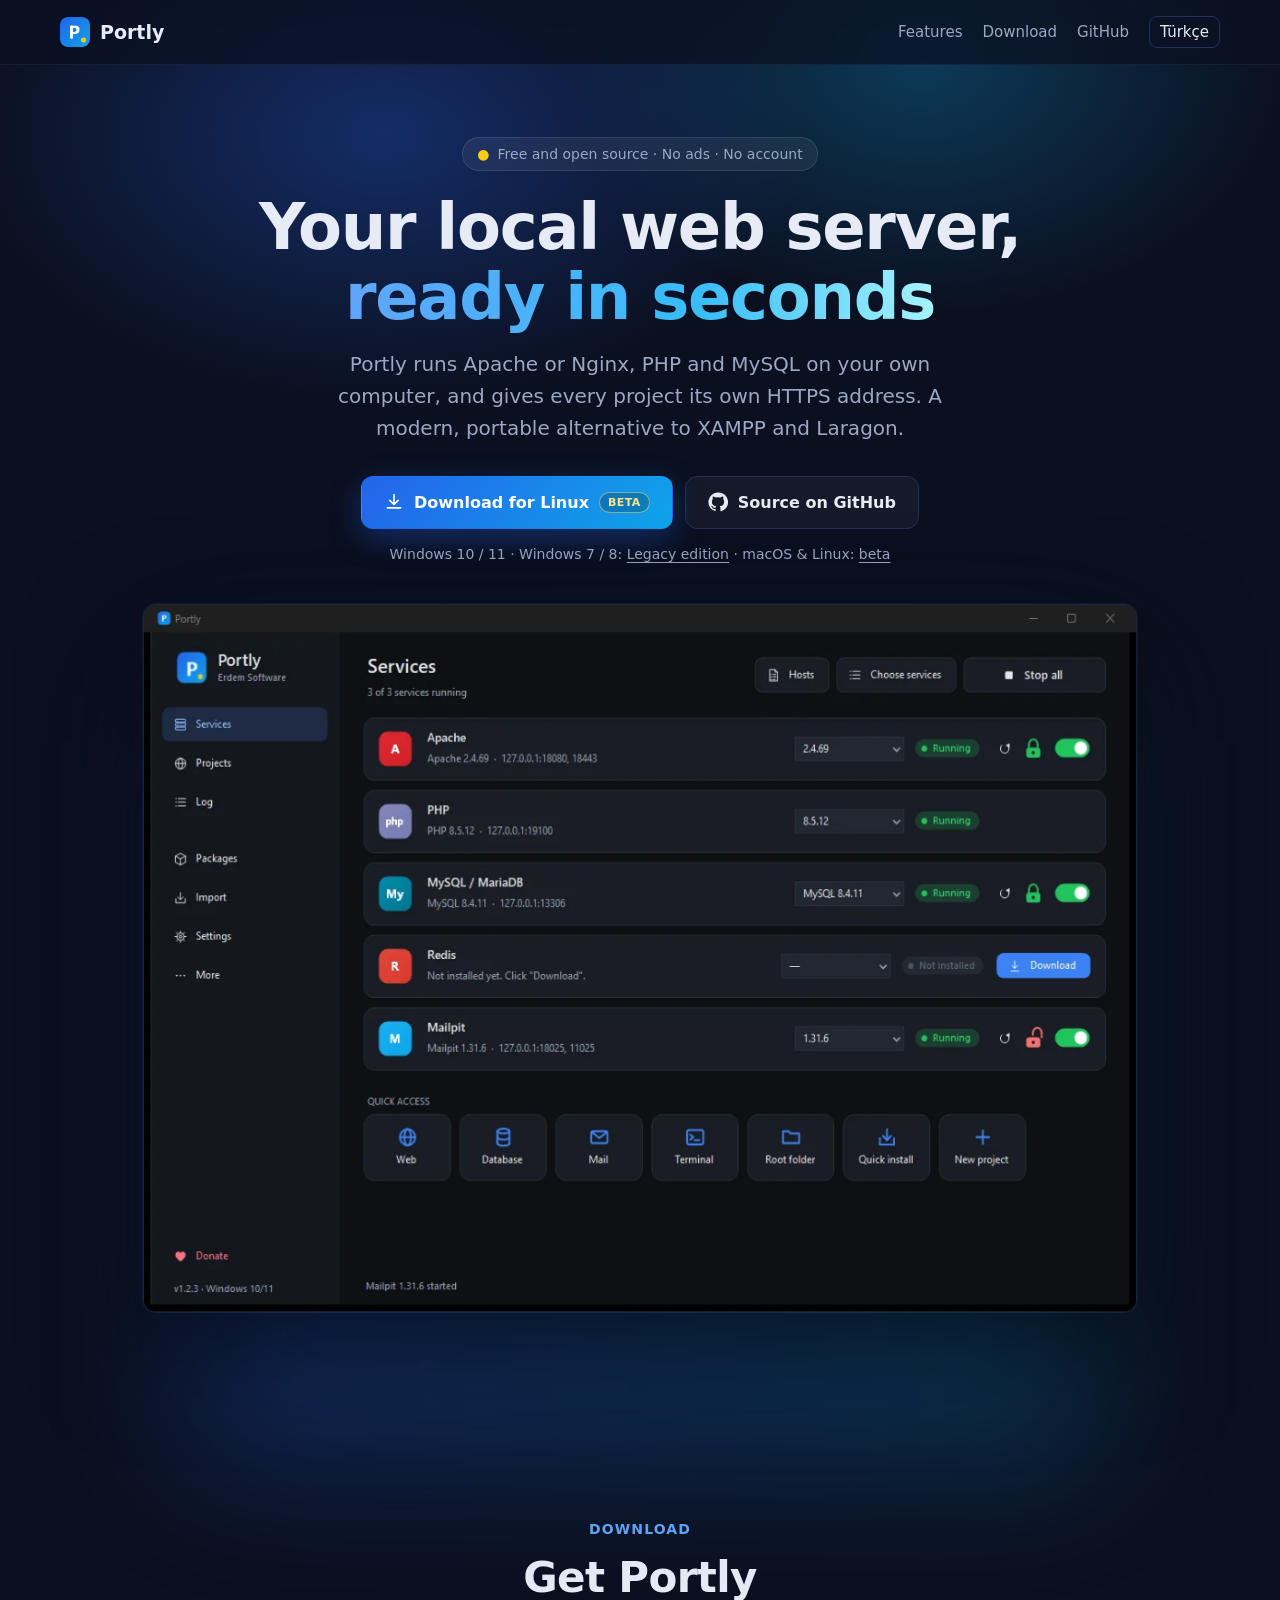
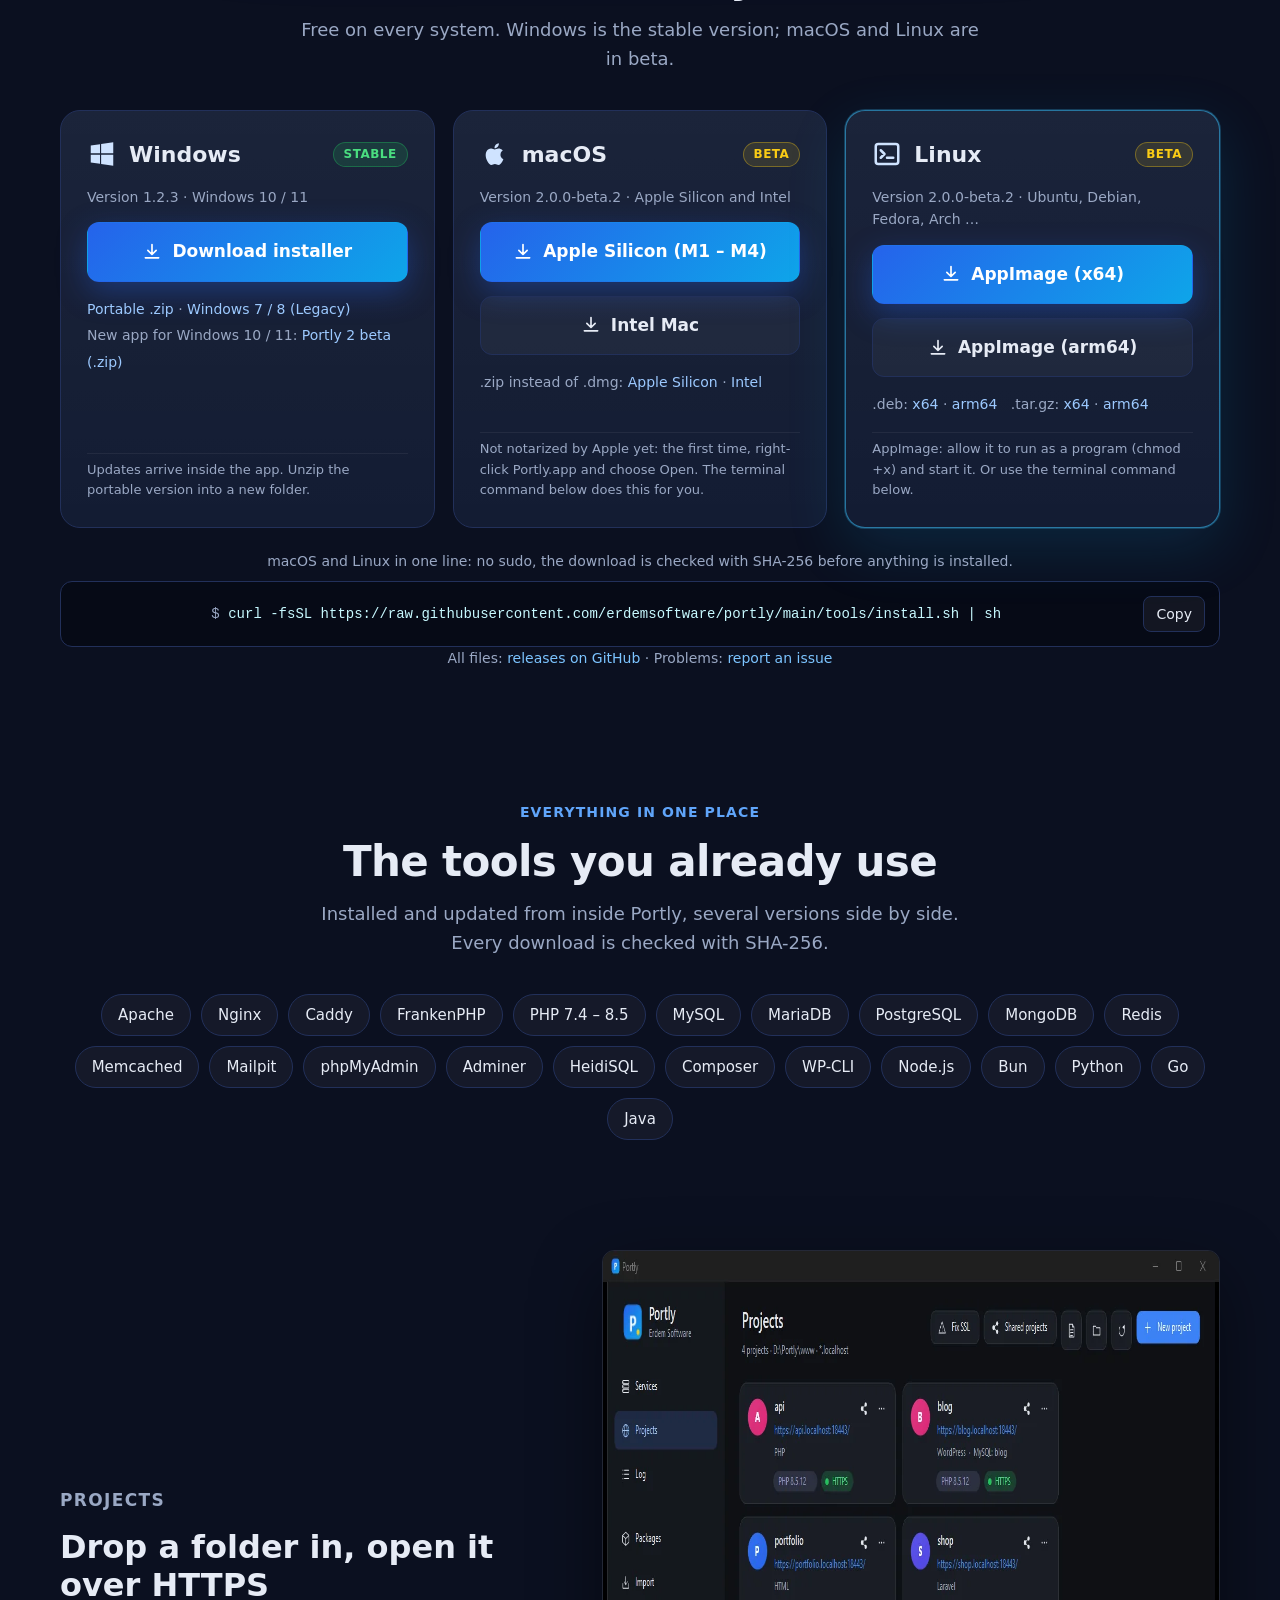
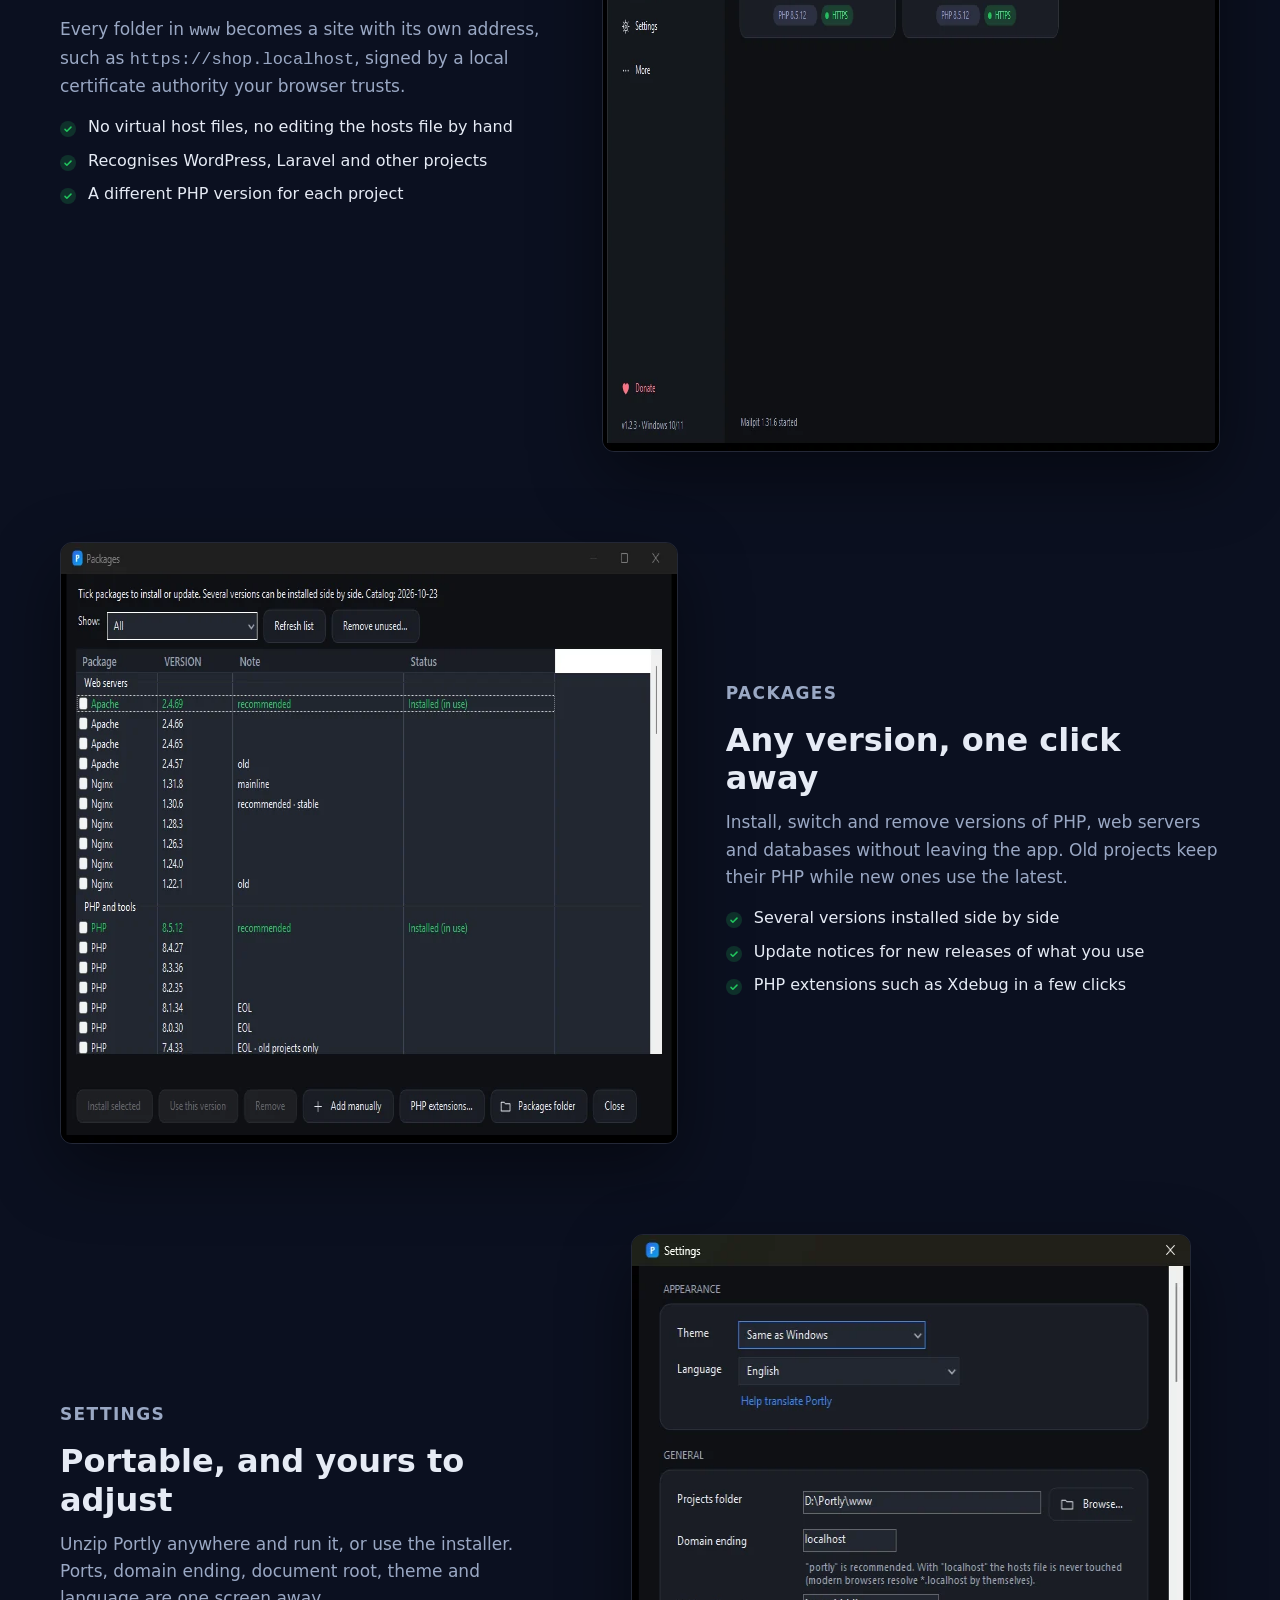
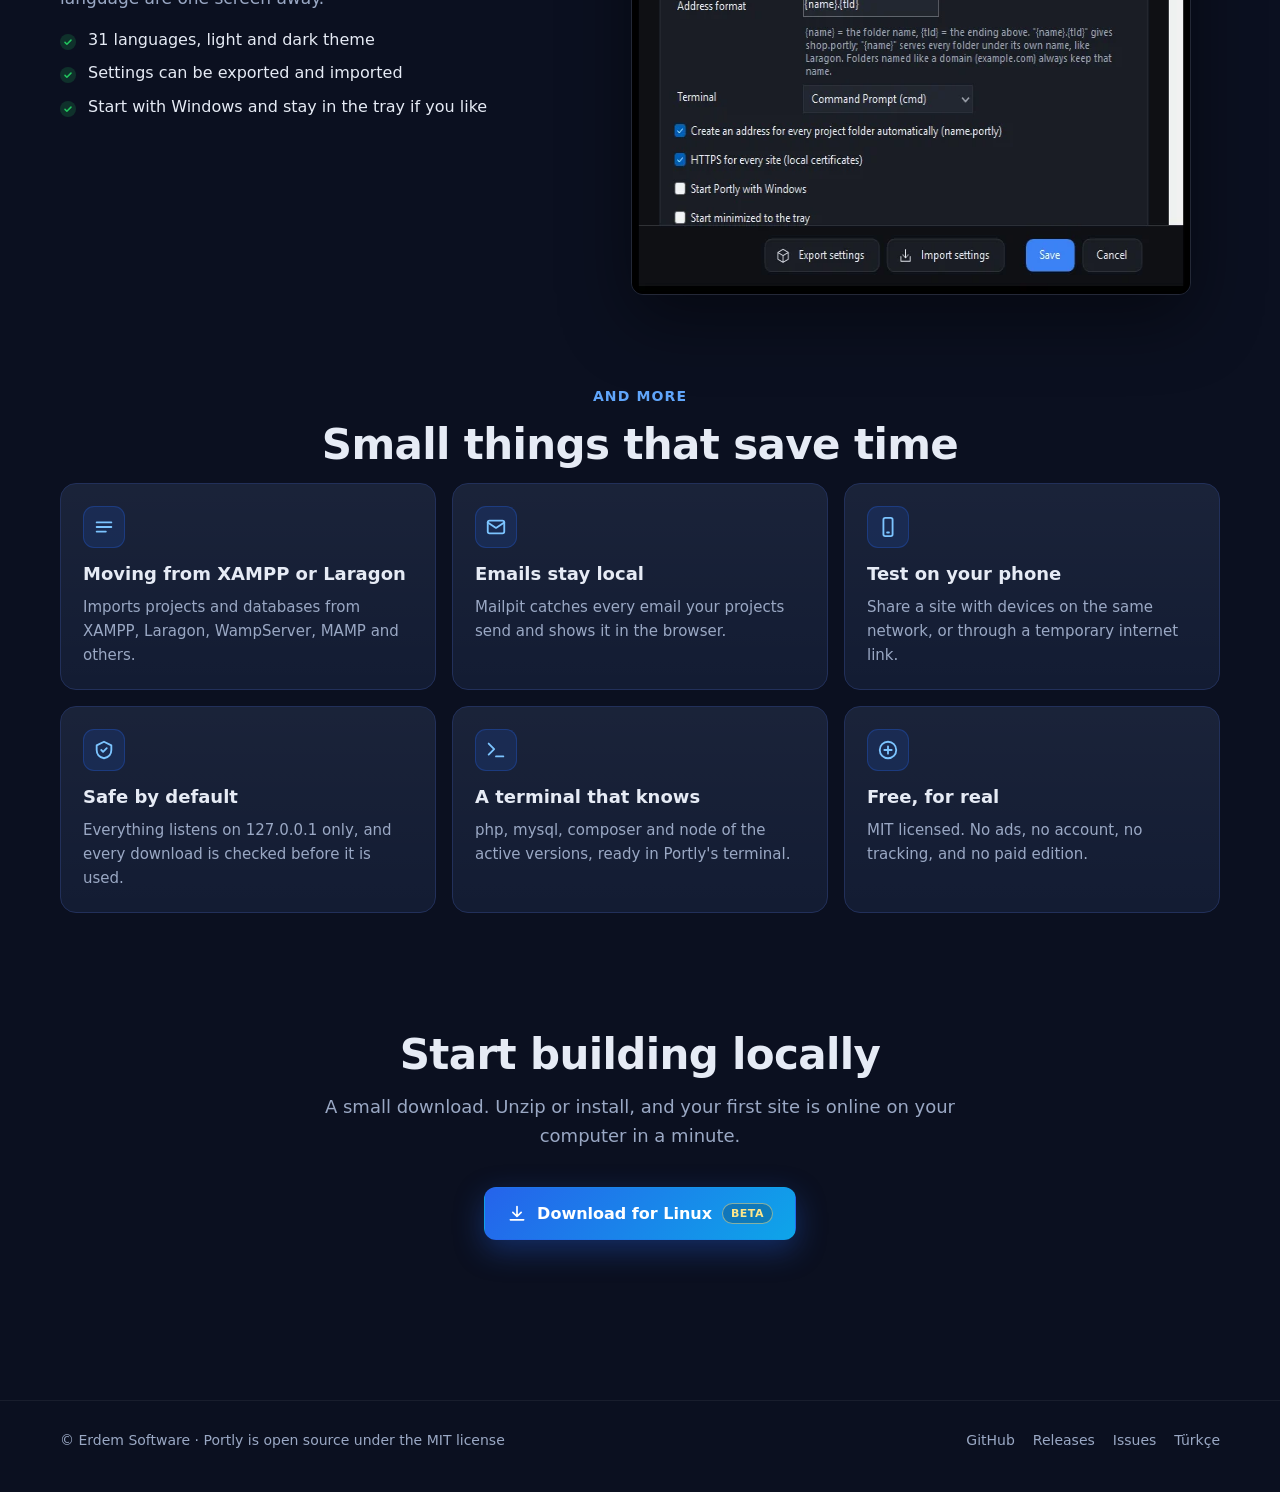
==== commit 65688afc: "Website: download section right below the hero" ====
--- a/site/index.html
+++ b/site/index.html
@@ -24,8 +24,8 @@
 <meta name="theme-color" content="#0b1020">
 <link rel="icon" type="image/png" href="favicon.png">
 <link rel="apple-touch-icon" href="apple-touch-icon.png">
-<script src="assets/lang.js?v=3"></script>
-<link rel="stylesheet" href="assets/style.css?v=3">
+<script src="assets/lang.js?v=4"></script>
+<link rel="stylesheet" href="assets/style.css?v=4">
 <script type="application/ld+json">
 {"@context":"https://schema.org","@type":"SoftwareApplication","name":"Portly","operatingSystem":"Windows 10, Windows 11, macOS, Linux","applicationCategory":"DeveloperApplication","offers":{"@type":"Offer","price":"0","priceCurrency":"USD"},"license":"https://github.com/erdemsoftware/portly/blob/main/LICENSE","url":"https://portly.erdemsoftware.com/","downloadUrl":"https://github.com/erdemsoftware/portly/releases/latest","author":{"@type":"Organization","name":"Erdem Software","url":"https://erdemsoftware.com/"}}
 </script>
@@ -74,105 +74,6 @@
     <div class="glow"><img class="shot" src="assets/img/1-services.webp" width="1180" height="800" alt="Portly: Apache, PHP, MySQL and Mailpit running"></div>
   </div>
 </section>
-
-<section>
-  <div class="wrap center">
-    <p class="kicker">Everything in one place</p>
-    <h2>The tools you already use</h2>
-    <p class="sub">Installed and updated from inside Portly, several versions side by side. Every download is checked with SHA-256.</p>
-    <div class="chips reveal">
-      <span class="chip">Apache</span><span class="chip">Nginx</span><span class="chip">Caddy</span><span class="chip">FrankenPHP</span>
-      <span class="chip">PHP 7.4 – 8.5</span><span class="chip">MySQL</span><span class="chip">MariaDB</span><span class="chip">PostgreSQL</span>
-      <span class="chip">MongoDB</span><span class="chip">Redis</span><span class="chip">Memcached</span><span class="chip">Mailpit</span>
-      <span class="chip">phpMyAdmin</span><span class="chip">Adminer</span><span class="chip">HeidiSQL</span><span class="chip">Composer</span>
-      <span class="chip">WP-CLI</span><span class="chip">Node.js</span><span class="chip">Bun</span><span class="chip">Python</span><span class="chip">Go</span><span class="chip">Java</span>
-    </div>
-  </div>
-</section>
-
-<section id="features">
-  <div class="wrap">
-    <div class="row reveal">
-      <div class="text">
-        <p class="kicker">Projects</p>
-        <h3>Drop a folder in, open it over HTTPS</h3>
-        <p>Every folder in <code>www</code> becomes a site with its own address, such as <code>https://shop.localhost</code>, signed by a local certificate authority your browser trusts.</p>
-        <ul>
-          <li>No virtual host files, no editing the hosts file by hand</li>
-          <li>Recognises WordPress, Laravel and other projects</li>
-          <li>A different PHP version for each project</li>
-        </ul>
-      </div>
-      <div class="frame"><img src="assets/img/2-projects.webp" width="1180" height="800" alt="Projects page with four sites and HTTPS" loading="lazy"></div>
-    </div>
-
-    <div class="row flip reveal">
-      <div class="text">
-        <p class="kicker">Packages</p>
-        <h3>Any version, one click away</h3>
-        <p>Install, switch and remove versions of PHP, web servers and databases without leaving the app. Old projects keep their PHP while new ones use the latest.</p>
-        <ul>
-          <li>Several versions installed side by side</li>
-          <li>Update notices for new releases of what you use</li>
-          <li>PHP extensions such as Xdebug in a few clicks</li>
-        </ul>
-      </div>
-      <div class="frame"><img src="assets/img/3-packages.webp" width="900" height="600" alt="Packages window with web server and PHP versions" loading="lazy"></div>
-    </div>
-
-    <div class="row reveal">
-      <div class="text">
-        <p class="kicker">Settings</p>
-        <h3>Portable, and yours to adjust</h3>
-        <p>Unzip Portly anywhere and run it, or use the installer. Ports, domain ending, document root, theme and language are one screen away.</p>
-        <ul>
-          <li>31 languages, light and dark theme</li>
-          <li>Settings can be exported and imported</li>
-          <li>Start with Windows and stay in the tray if you like</li>
-        </ul>
-      </div>
-      <div class="frame small"><img src="assets/img/4-settings.webp" width="656" height="659" alt="Settings window" loading="lazy"></div>
-    </div>
-
-    <div class="center">
-      <p class="kicker">And more</p>
-      <h2>Small things that save time</h2>
-    </div>
-    <div class="grid">
-      <div class="card reveal">
-        <div class="icon"><svg viewBox="0 0 24 24" fill="none" stroke="currentColor" stroke-width="2" stroke-linecap="round" stroke-linejoin="round"><path d="M4 7h16M4 12h16M4 17h10"/></svg></div>
-        <h3>Moving from XAMPP or Laragon</h3>
-        <p>Imports projects and databases from XAMPP, Laragon, WampServer, MAMP and others.</p>
-      </div>
-      <div class="card reveal">
-        <div class="icon"><svg viewBox="0 0 24 24" fill="none" stroke="currentColor" stroke-width="2" stroke-linecap="round" stroke-linejoin="round"><rect x="3" y="5" width="18" height="14" rx="2"/><path d="M3 7l9 6 9-6"/></svg></div>
-        <h3>Emails stay local</h3>
-        <p>Mailpit catches every email your projects send and shows it in the browser.</p>
-      </div>
-      <div class="card reveal">
-        <div class="icon"><svg viewBox="0 0 24 24" fill="none" stroke="currentColor" stroke-width="2" stroke-linecap="round" stroke-linejoin="round"><rect x="7" y="2" width="10" height="20" rx="2"/><path d="M11 18h2"/></svg></div>
-        <h3>Test on your phone</h3>
-        <p>Share a site with devices on the same network, or through a temporary internet link.</p>
-      </div>
-      <div class="card reveal">
-        <div class="icon"><svg viewBox="0 0 24 24" fill="none" stroke="currentColor" stroke-width="2" stroke-linecap="round" stroke-linejoin="round"><path d="M12 3l8 4v5c0 5-3.5 8-8 9-4.5-1-8-4-8-9V7z"/><path d="M9 12l2 2 4-4"/></svg></div>
-        <h3>Safe by default</h3>
-        <p>Everything listens on 127.0.0.1 only, and every download is checked before it is used.</p>
-      </div>
-      <div class="card reveal">
-        <div class="icon"><svg viewBox="0 0 24 24" fill="none" stroke="currentColor" stroke-width="2" stroke-linecap="round" stroke-linejoin="round"><path d="M4 17l6-6-6-6M12 19h8"/></svg></div>
-        <h3>A terminal that knows</h3>
-        <p>php, mysql, composer and node of the active versions, ready in Portly's terminal.</p>
-      </div>
-      <div class="card reveal">
-        <div class="icon"><svg viewBox="0 0 24 24" fill="none" stroke="currentColor" stroke-width="2" stroke-linecap="round" stroke-linejoin="round"><circle cx="12" cy="12" r="9"/><path d="M8 12h8M12 8v8"/></svg></div>
-        <h3>Free, for real</h3>
-        <p>MIT licensed. No ads, no account, no tracking, and no paid edition.</p>
-      </div>
-    </div>
-  </div>
-</section>
-
 <section id="download">
   <div class="wrap center">
     <p class="kicker">Download</p>
@@ -211,6 +112,106 @@
   </div>
 </section>
 
+
+<section>
+  <div class="wrap center">
+    <p class="kicker">Everything in one place</p>
+    <h2>The tools you already use</h2>
+    <p class="sub">Installed and updated from inside Portly, several versions side by side. Every download is checked with SHA-256.</p>
+    <div class="chips reveal">
+      <span class="chip">Apache</span><span class="chip">Nginx</span><span class="chip">Caddy</span><span class="chip">FrankenPHP</span>
+      <span class="chip">PHP 7.4 – 8.5</span><span class="chip">MySQL</span><span class="chip">MariaDB</span><span class="chip">PostgreSQL</span>
+      <span class="chip">MongoDB</span><span class="chip">Redis</span><span class="chip">Memcached</span><span class="chip">Mailpit</span>
+      <span class="chip">phpMyAdmin</span><span class="chip">Adminer</span><span class="chip">HeidiSQL</span><span class="chip">Composer</span>
+      <span class="chip">WP-CLI</span><span class="chip">Node.js</span><span class="chip">Bun</span><span class="chip">Python</span><span class="chip">Go</span><span class="chip">Java</span>
+    </div>
+  </div>
+</section>
+
+<section id="features">
+  <div class="wrap">
+    <div class="row reveal">
+      <div class="text">
+        <p class="kicker">Projects</p>
+        <h3>Drop a folder in, open it over HTTPS</h3>
+        <p>Every folder in <code>www</code> becomes a site with its own address, such as <code>https://shop.localhost</code>, signed by a local certificate authority your browser trusts.</p>
+        <ul>
+          <li>No virtual host files, no editing the hosts file by hand</li>
+          <li>Recognises WordPress, Laravel and other projects</li>
+          <li>A different PHP version for each project</li>
+        </ul>
+      </div>
+      <div class="frame"><img src="assets/img/2-projects.webp" width="1180" height="800" alt="Projects page with four sites and HTTPS" loading="lazy"></div>
+    </div>
+
+    <div class="row flip reveal">
+      <div class="text">
+        <p class="kicker">Packages</p>
+        <h3>Any version, one click away</h3>
+        <p>Install, switch and remove versions of PHP, web servers and databases without leaving the app. Old projects keep their PHP while new ones use the latest.</p>
+        <ul>
+          <li>Several versions installed side by side</li>
+          <li>Update notices for new releases of what you use</li>
+          <li>PHP extensions such as Xdebug in a few clicks</li>
+        </ul>
+      </div>
+      <div class="frame"><img src="assets/img/3-packages.webp" width="900" height="600" alt="Packages window with web server and PHP versions" loading="lazy"></div>
+    </div>
+
+    <div class="row reveal">
+      <div class="text">
+        <p class="kicker">Settings</p>
+        <h3>Portable, and yours to adjust</h3>
+        <p>Unzip Portly anywhere and run it, or use the installer. Ports, domain ending, document root, theme and language are one screen away.</p>
+        <ul>
+          <li>31 languages, light and dark theme</li>
+          <li>Settings can be exported and imported</li>
+          <li>Start with Windows and stay in the tray if you like</li>
+        </ul>
+      </div>
+      <div class="frame small"><img src="assets/img/4-settings.webp" width="656" height="659" alt="Settings window" loading="lazy"></div>
+    </div>
+
+    <div class="center">
+      <p class="kicker">And more</p>
+      <h2>Small things that save time</h2>
+    </div>
+    <div class="grid">
+      <div class="card reveal">
+        <div class="icon"><svg viewBox="0 0 24 24" fill="none" stroke="currentColor" stroke-width="2" stroke-linecap="round" stroke-linejoin="round"><path d="M4 7h16M4 12h16M4 17h10"/></svg></div>
+        <h3>Moving from XAMPP or Laragon</h3>
+        <p>Imports projects and databases from XAMPP, Laragon, WampServer, MAMP and others.</p>
+      </div>
+      <div class="card reveal">
+        <div class="icon"><svg viewBox="0 0 24 24" fill="none" stroke="currentColor" stroke-width="2" stroke-linecap="round" stroke-linejoin="round"><rect x="3" y="5" width="18" height="14" rx="2"/><path d="M3 7l9 6 9-6"/></svg></div>
+        <h3>Emails stay local</h3>
+        <p>Mailpit catches every email your projects send and shows it in the browser.</p>
+      </div>
+      <div class="card reveal">
+        <div class="icon"><svg viewBox="0 0 24 24" fill="none" stroke="currentColor" stroke-width="2" stroke-linecap="round" stroke-linejoin="round"><rect x="7" y="2" width="10" height="20" rx="2"/><path d="M11 18h2"/></svg></div>
+        <h3>Test on your phone</h3>
+        <p>Share a site with devices on the same network, or through a temporary internet link.</p>
+      </div>
+      <div class="card reveal">
+        <div class="icon"><svg viewBox="0 0 24 24" fill="none" stroke="currentColor" stroke-width="2" stroke-linecap="round" stroke-linejoin="round"><path d="M12 3l8 4v5c0 5-3.5 8-8 9-4.5-1-8-4-8-9V7z"/><path d="M9 12l2 2 4-4"/></svg></div>
+        <h3>Safe by default</h3>
+        <p>Everything listens on 127.0.0.1 only, and every download is checked before it is used.</p>
+      </div>
+      <div class="card reveal">
+        <div class="icon"><svg viewBox="0 0 24 24" fill="none" stroke="currentColor" stroke-width="2" stroke-linecap="round" stroke-linejoin="round"><path d="M4 17l6-6-6-6M12 19h8"/></svg></div>
+        <h3>A terminal that knows</h3>
+        <p>php, mysql, composer and node of the active versions, ready in Portly's terminal.</p>
+      </div>
+      <div class="card reveal">
+        <div class="icon"><svg viewBox="0 0 24 24" fill="none" stroke="currentColor" stroke-width="2" stroke-linecap="round" stroke-linejoin="round"><circle cx="12" cy="12" r="9"/><path d="M8 12h8M12 8v8"/></svg></div>
+        <h3>Free, for real</h3>
+        <p>MIT licensed. No ads, no account, no tracking, and no paid edition.</p>
+      </div>
+    </div>
+  </div>
+</section>
+
+
 <section class="final">
   <div class="wrap">
     <h2>Start building locally</h2>
@@ -245,6 +246,6 @@
   </div>
 </footer>
 
-<script src="assets/site.js?v=3" defer></script>
+<script src="assets/site.js?v=4" defer></script>
 </body>
 </html>
--- a/site/assets/style.css
+++ b/site/assets/style.css
@@ -107,6 +107,7 @@
 
 /* ---------- sections ---------- */
 section { padding: 110px 0 0; }
+#download { padding-top: 90px; }
 .kicker { color: #60a5fa; font-weight: 600; font-size: 14px; letter-spacing: .08em; text-transform: uppercase; }
 h2 { margin: 8px 0 14px; font-size: clamp(28px, 4vw, 42px); line-height: 1.15; letter-spacing: -0.015em; }
 .sub { color: var(--muted); max-width: 680px; margin: 0 0 36px; font-size: 18px; }
